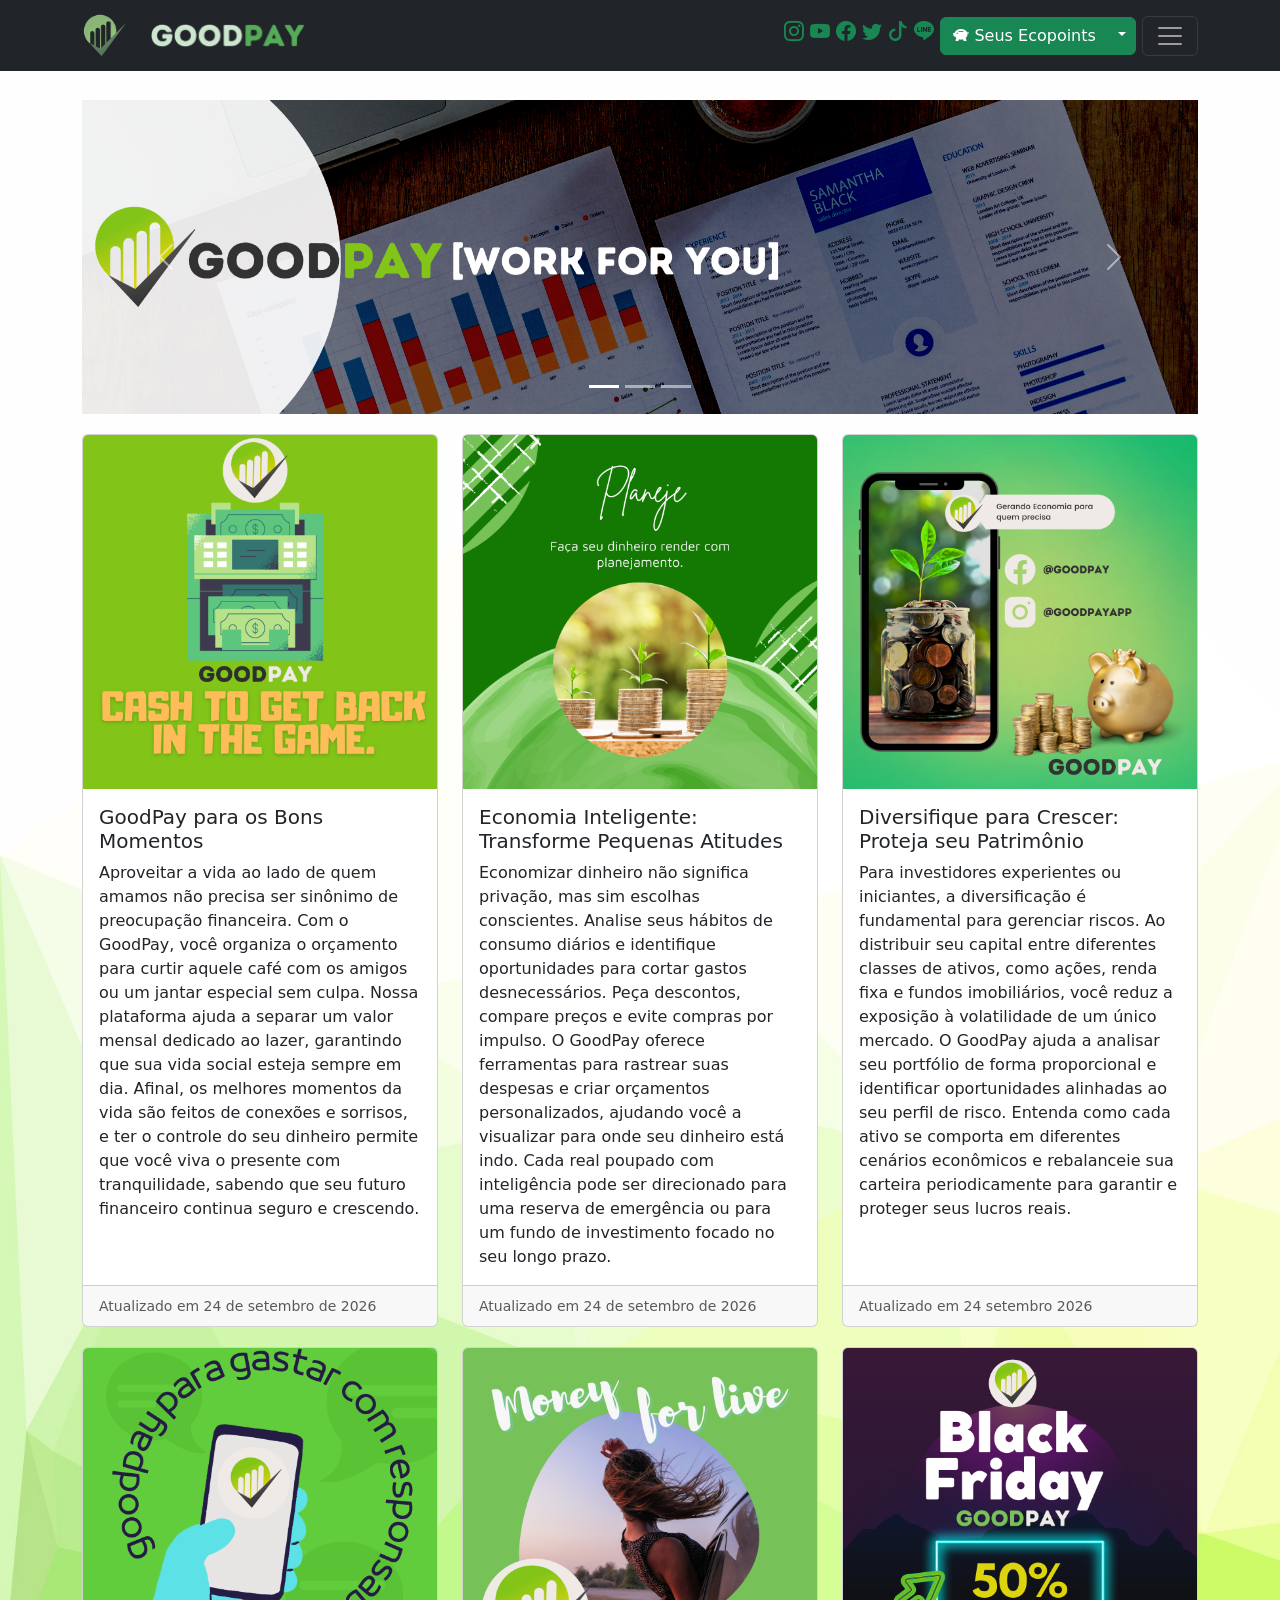
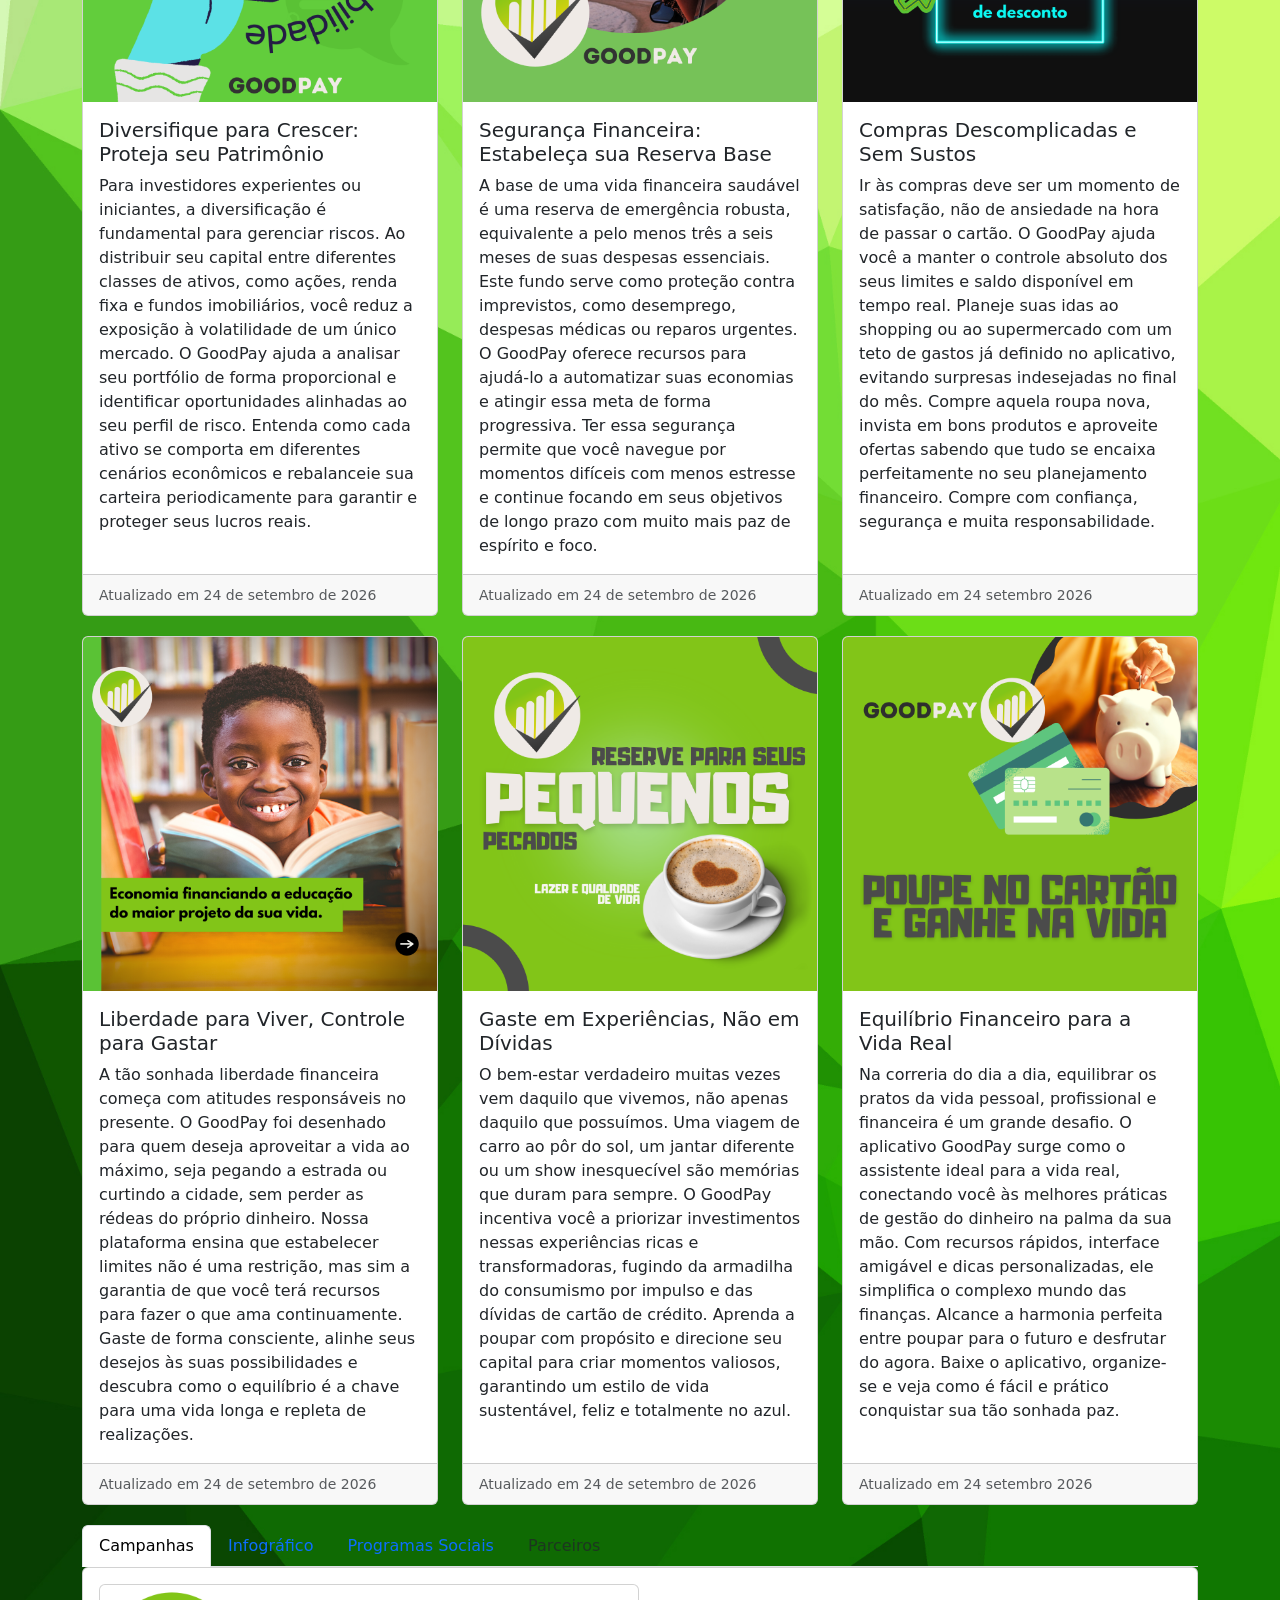
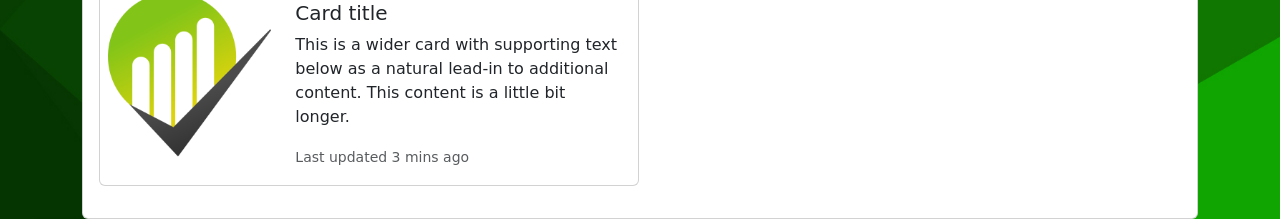
==== public/index.html @ ef6bb9a5 "Aula0929 - Ajustes de Css Bootstap" ====
<!doctype html>
<html lang="en">

<head>
    <meta charset="utf-8">
    <meta name="viewport" content="width=device-width, initial-scale=1">
    <title>GoodPay</title>
    <link href="https://cdn.jsdelivr.net/npm/bootstrap@5.3.8/dist/css/bootstrap.min.css" rel="stylesheet"
        integrity="sha384-sRIl4kxILFvY47J16cr9ZwB07vP4J8+LH7qKQnuqkuIAvNWLzeN8tE5YBujZqJLB" crossorigin="anonymous">
    <link rel="stylesheet" href="https://cdn.jsdelivr.net/npm/bootstrap-icons@1.13.1/font/bootstrap-icons.min.css">
    <link rel="stylesheet" href="./bootstrap/styles_complements.css">
</head>

<body>
    <header>
        <section name="navbar-site">
            <nav class="navbar navbar-dark bg-dark fixed-top">
                <div class="container">
                    <a class="navbar-brand" href="#">
                        <img src="./assets/logo_claro.png" alt="Logo Marca" width="45px" height="45px">
                    </a>
                    <div class="img-fluid">
                        <img src="../public/assets/letreiro_claro.png" alt="Letreiro" width="25%">
                    </div>
                    <div class="icon">
                        <h5><i class="bi bi-instagram text-success"></i></h5>
                    </div>
                    <div class="icon">
                        <h5><i class="bi bi-youtube text-success"></i></h5>
                    </div>
                    <div class="icon">
                        <h5><i class="bi bi-facebook text-success"></i></h5>
                    </div>
                    <div class="icon">
                        <h5><i class="bi bi-twitter text-success"></i></h5>
                    </div>
                    <div class="icon">
                        <h5><i class="bi bi-tiktok text-success"></i></h5>
                    </div>
                    <div class="icon">
                        <h5><i class="bi bi-line text-success"></i></h5>
                    </div>
                    <div class="btn-group">
                        <button type="button" class="btn btn-success">
                            <i class="bi bi-piggy-bank-fill text-white"></i> Seus Ecopoints
                        </button>
                        <button type="button" class="btn btn-success dropdown-toggle dropdown-toggle-split"
                            data-bs-toggle="dropdown" aria-expanded="false">
                            <span class="visually-hidden">Ecopoints</span>
                        </button>
                        <ul class="dropdown-menu">
                            <li><a class="dropdown-item" href="#">Conta</a></li>
                            <li><a class="dropdown-item" href="#">Histórico de Ecopoints</a></li>
                            <li><a class="dropdown-item" href="#">Saldo e Extratos</a></li>
                            <li>
                                <hr class="dropdown-divider">
                            </li>
                            <li><a class="dropdown-item" href="#">Sair da conta</a></li>
                        </ul>
                    </div>
                    <button class="navbar-toggler" type="button" data-bs-toggle="offcanvas"
                        data-bs-target="#offcanvasNavbar" aria-controls="offcanvasNavbar"
                        aria-label="Toggle navigation">
                        <span class="navbar-toggler-icon"></span>
                    </button>
                    <div class="offcanvas offcanvas-end bg-dark" tabindex="-1" id="offcanvasNavbar"
                        aria-labelledby="offcanvasNavbarLabel">
                        <div class="offcanvas-header">
                            <img src="./assets/letreiro_claro.png" alt="Menu Titulo" width="100%">
                            <button type="button" class="btn-close" data-bs-dismiss="offcanvas"
                                aria-label="Close"></button>
                        </div>
                        <div class="offcanvas-body bg-dark">
                            <ul class="navbar-nav justify-content-end flex-grow-1 pe-3">
                                <li class="nav-item">
                                    <a class="nav-link active" aria-current="page" href="#">Home</a>
                                </li>
                                <li class="nav-item">
                                    <a class="nav-link" href="#">Plataforma</a>
                                </li>
                                <li class="nav-item dropdown">
                                    <a class="nav-link dropdown-toggle" href="#" role="button" data-bs-toggle="dropdown"
                                        aria-expanded="false">
                                        Sua Conta
                                    </a>
                                    <ul class="dropdown-menu">
                                        <li><a class="dropdown-item" href="#">Promoções</a></li>
                                        <li><a class="dropdown-item" href="#">CashBack</a></li>
                                        <li>
                                            <hr class="dropdown-divider">
                                        </li>
                                        <li><a class="dropdown-item" href="#">Parceiros</a></li>
                                    </ul>
                                </li>
                            </ul>
                            <form class="d-flex mt-3" role="search">
                                <input class="form-control me-2" type="search" placeholder="Search"
                                    aria-label="Search" />
                                <button class="btn btn-outline-success" type="submit">Busca</button>
                            </form>
                        </div>
                    </div>
                </div>
            </nav>
        </section>
    </header>
    <main>
        <section name="slide-show">
            <div class="container" style="margin-top: 100px;">
                <div id="carouselExampleIndicators" class="carousel slide">
                    <div class="carousel-indicators">
                        <button type="button" data-bs-target="#carouselExampleIndicators" data-bs-slide-to="0"
                            class="active" aria-current="true" aria-label="Slide 1"></button>
                        <button type="button" data-bs-target="#carouselExampleIndicators" data-bs-slide-to="1"
                            aria-label="Slide 2"></button>
                        <button type="button" data-bs-target="#carouselExampleIndicators" data-bs-slide-to="2"
                            aria-label="Slide 3"></button>
                    </div>
                    <div class="carousel-inner">
                        <div class="carousel-item active">
                            <img src="./assets/banner1.png" class="d-block w-100" alt="Promoções Banners 1">
                        </div>
                        <div class="carousel-item">
                            <img src="./assets/banner2.png" class="d-block w-100" alt="Promoções Banners 2">
                        </div>
                        <div class="carousel-item">
                            <img src="./assets/banner3.png" class="d-block w-100" alt="Promoções Banners 3">
                        </div>
                    </div>
                    <button class="carousel-control-prev" type="button" data-bs-target="#carouselExampleIndicators"
                        data-bs-slide="prev">
                        <span class="carousel-control-prev-icon" aria-hidden="true"></span>
                        <span class="visually-hidden">Anterior</span>
                    </button>
                    <button class="carousel-control-next" type="button" data-bs-target="#carouselExampleIndicators"
                        data-bs-slide="next">
                        <span class="carousel-control-next-icon" aria-hidden="true"></span>
                        <span class="visually-hidden">Próxi</span>
                    </button>
                </div>
            </div>
        </section>
        <section name="cards-produtos">
            <div class="container" style="margin-top: 20px;">
                <div class="row row-cols-1 row-cols-md-3 g-4">
                    <div class="col">
                        <div class="card h-100">
                            <img src="./assets/quadro1.png" class="card-img-top" alt="Promoção 1">
                            <div class="card-body">
                                <h5 class="card-title">GoodPay para os Bons Momentos</h5>
                                <p class="card-text">
                                    Aproveitar a vida ao lado de quem amamos não precisa ser sinônimo de preocupação
                                    financeira. Com o GoodPay, você organiza o orçamento para curtir aquele café com os
                                    amigos ou um jantar especial sem culpa. Nossa plataforma ajuda a separar um valor
                                    mensal dedicado ao lazer, garantindo que sua vida social esteja sempre em dia.
                                    Afinal, os melhores momentos da vida são feitos de conexões e sorrisos, e ter o
                                    controle do seu dinheiro permite que você viva o presente com tranquilidade, sabendo
                                    que seu futuro financeiro continua seguro e crescendo.
                                </p>
                            </div>
                            <div class="card-footer">
                                <small class="text-body-secondary">Atualizado em 24 de setembro de 2026</small>
                            </div>
                        </div>
                    </div>
                    <div class="col">
                        <div class="card h-100">
                            <img src="./assets/quadro2.png" class="card-img-top" alt="Promoção 2">
                            <div class="card-body">
                                <h5 class="card-title">Economia Inteligente: Transforme Pequenas Atitudes</h5>
                                <p class="card-text">
                                    Economizar dinheiro não significa privação, mas sim escolhas conscientes. Analise
                                    seus
                                    hábitos de consumo diários e identifique oportunidades para cortar gastos
                                    desnecessários. Peça descontos, compare preços e evite compras por impulso. O
                                    GoodPay
                                    oferece ferramentas para rastrear suas despesas e criar orçamentos personalizados,
                                    ajudando você a visualizar para onde seu dinheiro está indo. Cada real poupado com
                                    inteligência pode ser direcionado para uma reserva de emergência ou para um fundo de
                                    investimento focado no seu longo prazo.
                                </p>
                            </div>
                            <div class="card-footer">
                                <small class="text-body-secondary">Atualizado em 24 de setembro de 2026</small>
                            </div>
                        </div>
                    </div>
                    <div class="col">
                        <div class="card h-100">
                            <img src="./assets/quadro3.png" class="card-img-top" alt="Promoção 3">
                            <div class="card-body">
                                <h5 class="card-title">Diversifique para Crescer: Proteja seu Patrimônio</h5>
                                <p class="card-text">
                                    Para investidores experientes ou iniciantes, a diversificação é fundamental para
                                    gerenciar riscos. Ao distribuir seu capital entre diferentes classes de ativos, como
                                    ações, renda fixa e fundos imobiliários, você reduz a exposição à volatilidade de um
                                    único mercado. O GoodPay ajuda a analisar seu portfólio de forma proporcional e
                                    identificar oportunidades alinhadas ao seu perfil de risco. Entenda como cada ativo
                                    se
                                    comporta em diferentes cenários econômicos e rebalanceie sua carteira periodicamente
                                    para garantir e proteger seus lucros reais.
                                </p>
                            </div>
                            <div class="card-footer">
                                <small class="text-body-secondary">Atualizado em 24 setembro 2026</small>
                            </div>
                        </div>
                    </div>
                </div>
            </div>
            <div class="container" style="margin-top: 20px;">
                <div class="row row-cols-1 row-cols-md-3 g-4">
                    <div class="col">
                        <div class="card h-100">
                            <img src="./assets/quadro4.png" class="card-img-top" alt="Promoção 4">
                            <div class="card-body">
                                <h5 class="card-title">Diversifique para Crescer: Proteja seu Patrimônio</h5>
                                <p class="card-text">
                                    Para investidores experientes ou iniciantes, a diversificação é fundamental para
                                    gerenciar riscos. Ao distribuir seu capital entre diferentes classes de ativos, como
                                    ações, renda fixa e fundos imobiliários, você reduz a exposição à volatilidade de um
                                    único mercado. O GoodPay ajuda a analisar seu portfólio de forma proporcional e
                                    identificar oportunidades alinhadas ao seu perfil de risco. Entenda como cada ativo
                                    se comporta em diferentes cenários econômicos e rebalanceie sua carteira
                                    periodicamente para garantir e proteger seus lucros reais.
                                </p>
                            </div>
                            <div class="card-footer">
                                <small class="text-body-secondary">Atualizado em 24 de setembro de 2026</small>
                            </div>
                        </div>
                    </div>
                    <div class="col">
                        <div class="card h-100">
                            <img src="./assets/quadro5.png" class="card-img-top" alt="Promoção 2">
                            <div class="card-body">
                                <h5 class="card-title">Segurança Financeira: Estabeleça sua Reserva Base</h5>
                                <p class="card-text">
                                    A base de uma vida financeira saudável é uma reserva de emergência robusta,
                                    equivalente a pelo menos três a seis meses de suas despesas essenciais. Este fundo
                                    serve como proteção contra imprevistos, como desemprego, despesas médicas ou reparos
                                    urgentes. O GoodPay oferece recursos para ajudá-lo a automatizar suas economias e
                                    atingir essa meta de forma progressiva. Ter essa segurança permite que você navegue
                                    por momentos difíceis com menos estresse e continue focando em seus objetivos de
                                    longo prazo com muito mais paz de espírito e foco.
                                </p>
                            </div>
                            <div class="card-footer">
                                <small class="text-body-secondary">Atualizado em 24 de setembro de 2026</small>
                            </div>
                        </div>
                    </div>
                    <div class="col">
                        <div class="card h-100">
                            <img src="./assets/quadro6.png" class="card-img-top" alt="Promoção 3">
                            <div class="card-body">
                                <h5 class="card-title">Compras Descomplicadas e Sem Sustos</h5>
                                <p class="card-text">
                                    Ir às compras deve ser um momento de satisfação, não de ansiedade na hora de passar
                                    o cartão. O GoodPay ajuda você a manter o controle absoluto dos seus limites e saldo
                                    disponível em tempo real. Planeje suas idas ao shopping ou ao supermercado com um
                                    teto de gastos já definido no aplicativo, evitando surpresas indesejadas no final do
                                    mês. Compre aquela roupa nova, invista em bons produtos e aproveite ofertas sabendo
                                    que tudo se encaixa perfeitamente no seu planejamento financeiro. Compre com
                                    confiança, segurança e muita responsabilidade.
                                </p>
                            </div>
                            <div class="card-footer">
                                <small class="text-body-secondary">Atualizado em 24 setembro 2026</small>
                            </div>
                        </div>
                    </div>
                </div>
            </div>
            <div class="container" style="margin-top: 20px;">
                <div class="row row-cols-1 row-cols-md-3 g-4">
                    <div class="col">
                        <div class="card h-100">
                            <img src="./assets/quadro7.png" class="card-img-top" alt="Promoção 4">
                            <div class="card-body">
                                <h5 class="card-title">Liberdade para Viver, Controle para Gastar</h5>
                                <p class="card-text">
                                    A tão sonhada liberdade financeira começa com atitudes responsáveis no presente. O
                                    GoodPay foi desenhado para quem deseja aproveitar a vida ao máximo, seja pegando a
                                    estrada ou curtindo a cidade, sem perder as rédeas do próprio dinheiro. Nossa
                                    plataforma ensina que estabelecer limites não é uma restrição, mas sim a garantia de
                                    que você terá recursos para fazer o que ama continuamente. Gaste de forma
                                    consciente, alinhe seus desejos às suas possibilidades e descubra como o equilíbrio
                                    é a chave para uma vida longa e repleta de realizações.
                                </p>
                            </div>
                            <div class="card-footer">
                                <small class="text-body-secondary">Atualizado em 24 de setembro de 2026</small>
                            </div>
                        </div>
                    </div>
                    <div class="col">
                        <div class="card h-100">
                            <img src="./assets/quadro8.png" class="card-img-top" alt="Promoção 2">
                            <div class="card-body">
                                <h5 class="card-title">Gaste em Experiências, Não em Dívidas</h5>
                                <p class="card-text">
                                    O bem-estar verdadeiro muitas vezes vem daquilo que vivemos, não apenas daquilo que
                                    possuímos. Uma viagem de carro ao pôr do sol, um jantar diferente ou um show
                                    inesquecível são memórias que duram para sempre. O GoodPay incentiva você a
                                    priorizar investimentos nessas experiências ricas e transformadoras, fugindo da
                                    armadilha do consumismo por impulso e das dívidas de cartão de crédito. Aprenda a
                                    poupar com propósito e direcione seu capital para criar momentos valiosos,
                                    garantindo um estilo de vida sustentável, feliz e totalmente no azul.
                                </p>
                            </div>
                            <div class="card-footer">
                                <small class="text-body-secondary">Atualizado em 24 de setembro de 2026</small>
                            </div>
                        </div>
                    </div>
                    <div class="col">
                        <div class="card h-100">
                            <img src="./assets/quadro9.png" class="card-img-top" alt="Promoção 3">
                            <div class="card-body">
                                <h5 class="card-title">Equilíbrio Financeiro para a Vida Real</h5>
                                <p class="card-text">
                                    Na correria do dia a dia, equilibrar os pratos da vida pessoal, profissional e
                                    financeira é um grande desafio. O aplicativo GoodPay surge como o assistente ideal
                                    para a vida real, conectando você às melhores práticas de gestão do dinheiro na
                                    palma da sua mão. Com recursos rápidos, interface amigável e dicas personalizadas,
                                    ele simplifica o complexo mundo das finanças. Alcance a harmonia perfeita entre
                                    poupar para o futuro e desfrutar do agora. Baixe o aplicativo, organize-se e veja
                                    como é fácil e prático conquistar sua tão sonhada paz.
                                </p>
                            </div>
                            <div class="card-footer">
                                <small class="text-body-secondary">Atualizado em 24 setembro 2026</small>
                            </div>
                        </div>
                    </div>
                </div>
            </div>
        </section>
        <section name="info-graficos">
            <div class="container" style="margin-top: 20px;">
                <ul class="nav nav-tabs">
                    <li class="nav-item">
                        <a class="nav-link active" aria-current="page" href="#campanhas">Campanhas</a>
                    </li>
                    <li class="nav-item">
                        <a class="nav-link" href="#">Infográfico</a>
                    </li>
                    <li class="nav-item">
                        <a class="nav-link" href="#">Programas Sociais</a>
                    </li>
                    <li class="nav-item">
                        <a class="nav-link disabled" aria-disabled="true">Parceiros</a>
                    </li>
                </ul>
                <div class="card" id="campanhas">
                    <div class="card-body">
                        <div class="card mb-3" style="max-width: 540px;">
                            <div class="row g-0">
                                <div class="col-md-4">
                                    <img src="./assets/logo.png" class="img-fluid rounded-start" alt="...">
                                </div>
                                <div class="col-md-8">
                                    <div class="card-body">
                                        <h5 class="card-title">Card title</h5>
                                        <p class="card-text">This is a wider card with supporting text below as a
                                            natural lead-in to additional content. This content is a little bit longer.
                                        </p>
                                        <p class="card-text"><small class="text-body-secondary">Last updated 3 mins
                                                ago</small></p>
                                    </div>
                                </div>
                            </div>
                        </div>
                    </div>
                </div>
            </div>
        </section>
    </main>
    <footer>
        <script src="https://cdn.jsdelivr.net/npm/@popperjs/core@2.11.8/dist/umd/popper.min.js"
            integrity="sha384-I7E8VVD/ismYTF4hNIPjVp/Zjvgyol6VFvRkX/vR+Vc4jQkC+hVqc2pM8ODewa9r"
            crossorigin="anonymous"></script>
        <script src="https://cdn.jsdelivr.net/npm/bootstrap@5.3.8/dist/js/bootstrap.min.js"
            integrity="sha384-G/EV+4j2dNv+tEPo3++6LCgdCROaejBqfUeNjuKAiuXbjrxilcCdDz6ZAVfHWe1Y"
            crossorigin="anonymous"></script>
    </footer>

</body>

</html>
---- public/bootstrap/styles_complements.css ----
@import url("https://cdn.jsdelivr.net/npm/bootstrap-icons@1.13.1/font/bootstrap-icons.min.css");

body{
    background-image: url(../assets/fundo_gp_1.jpg);
    background-size: cover;
}
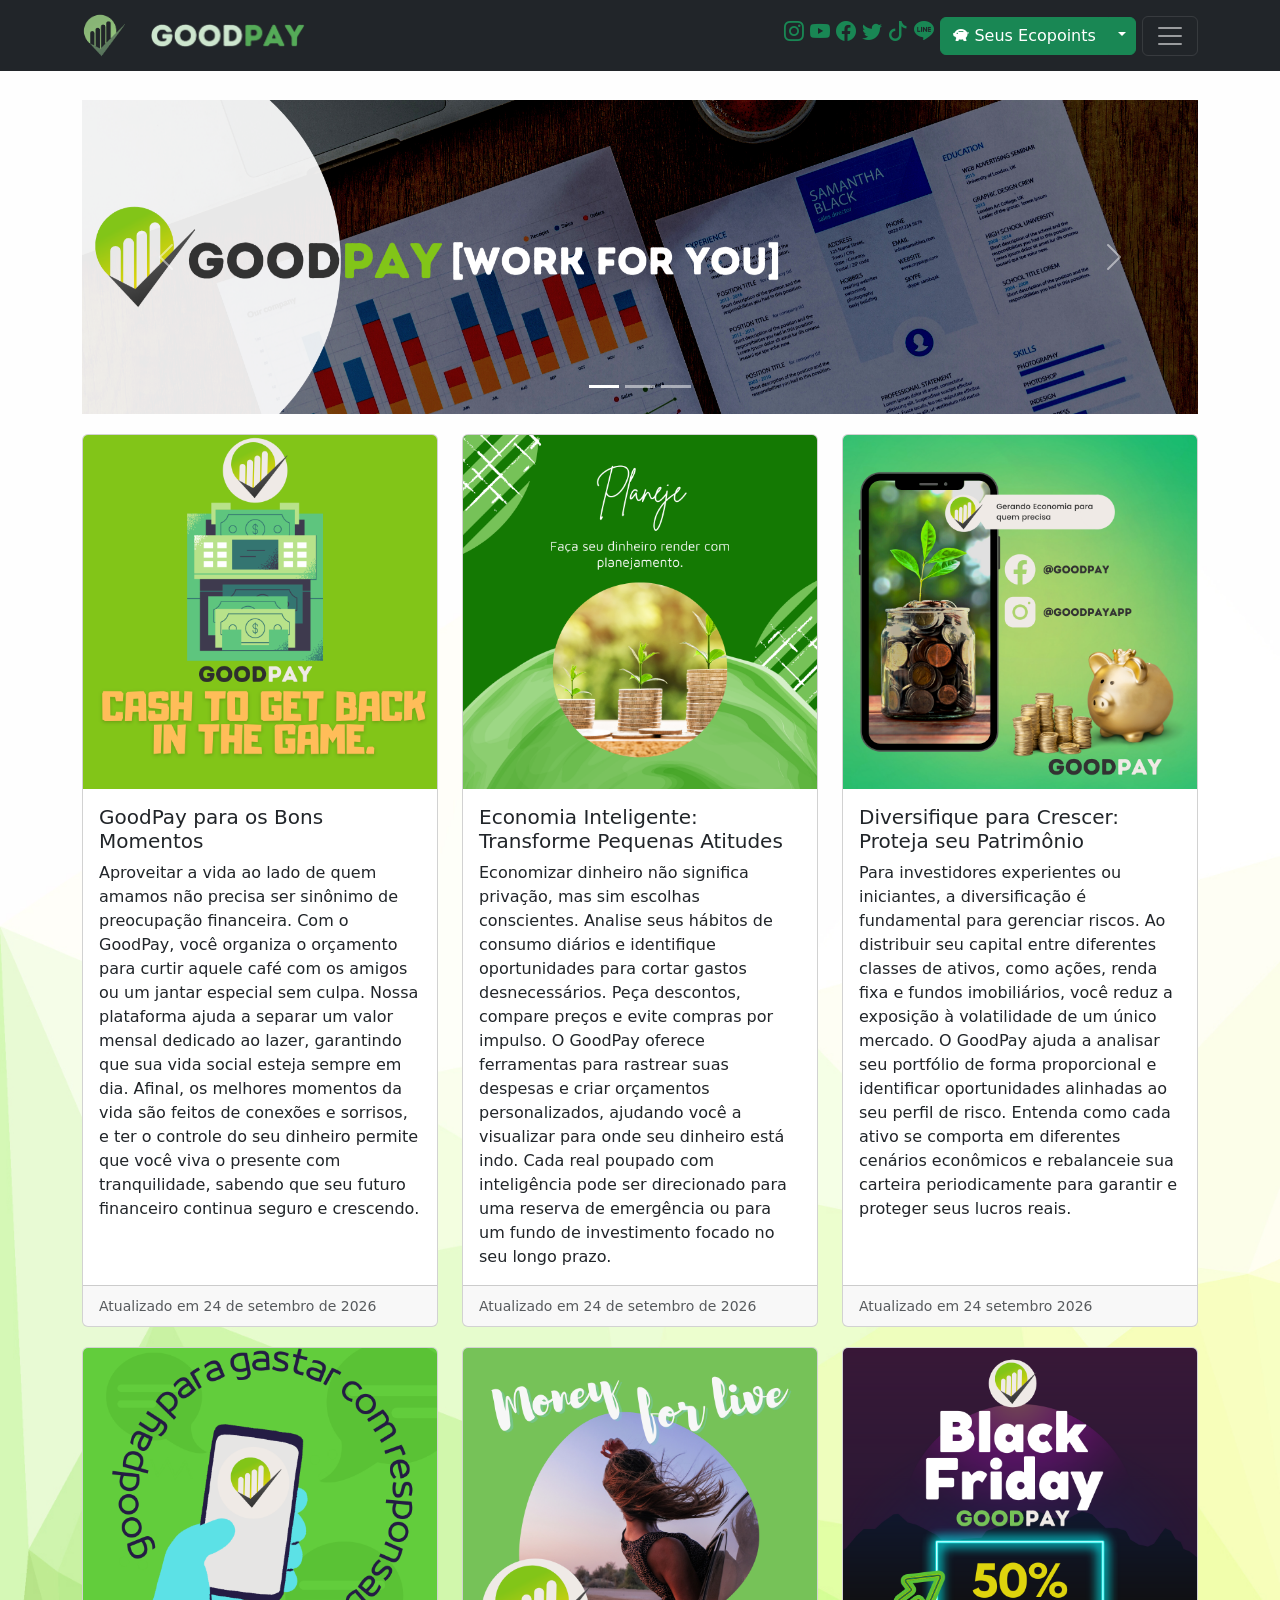
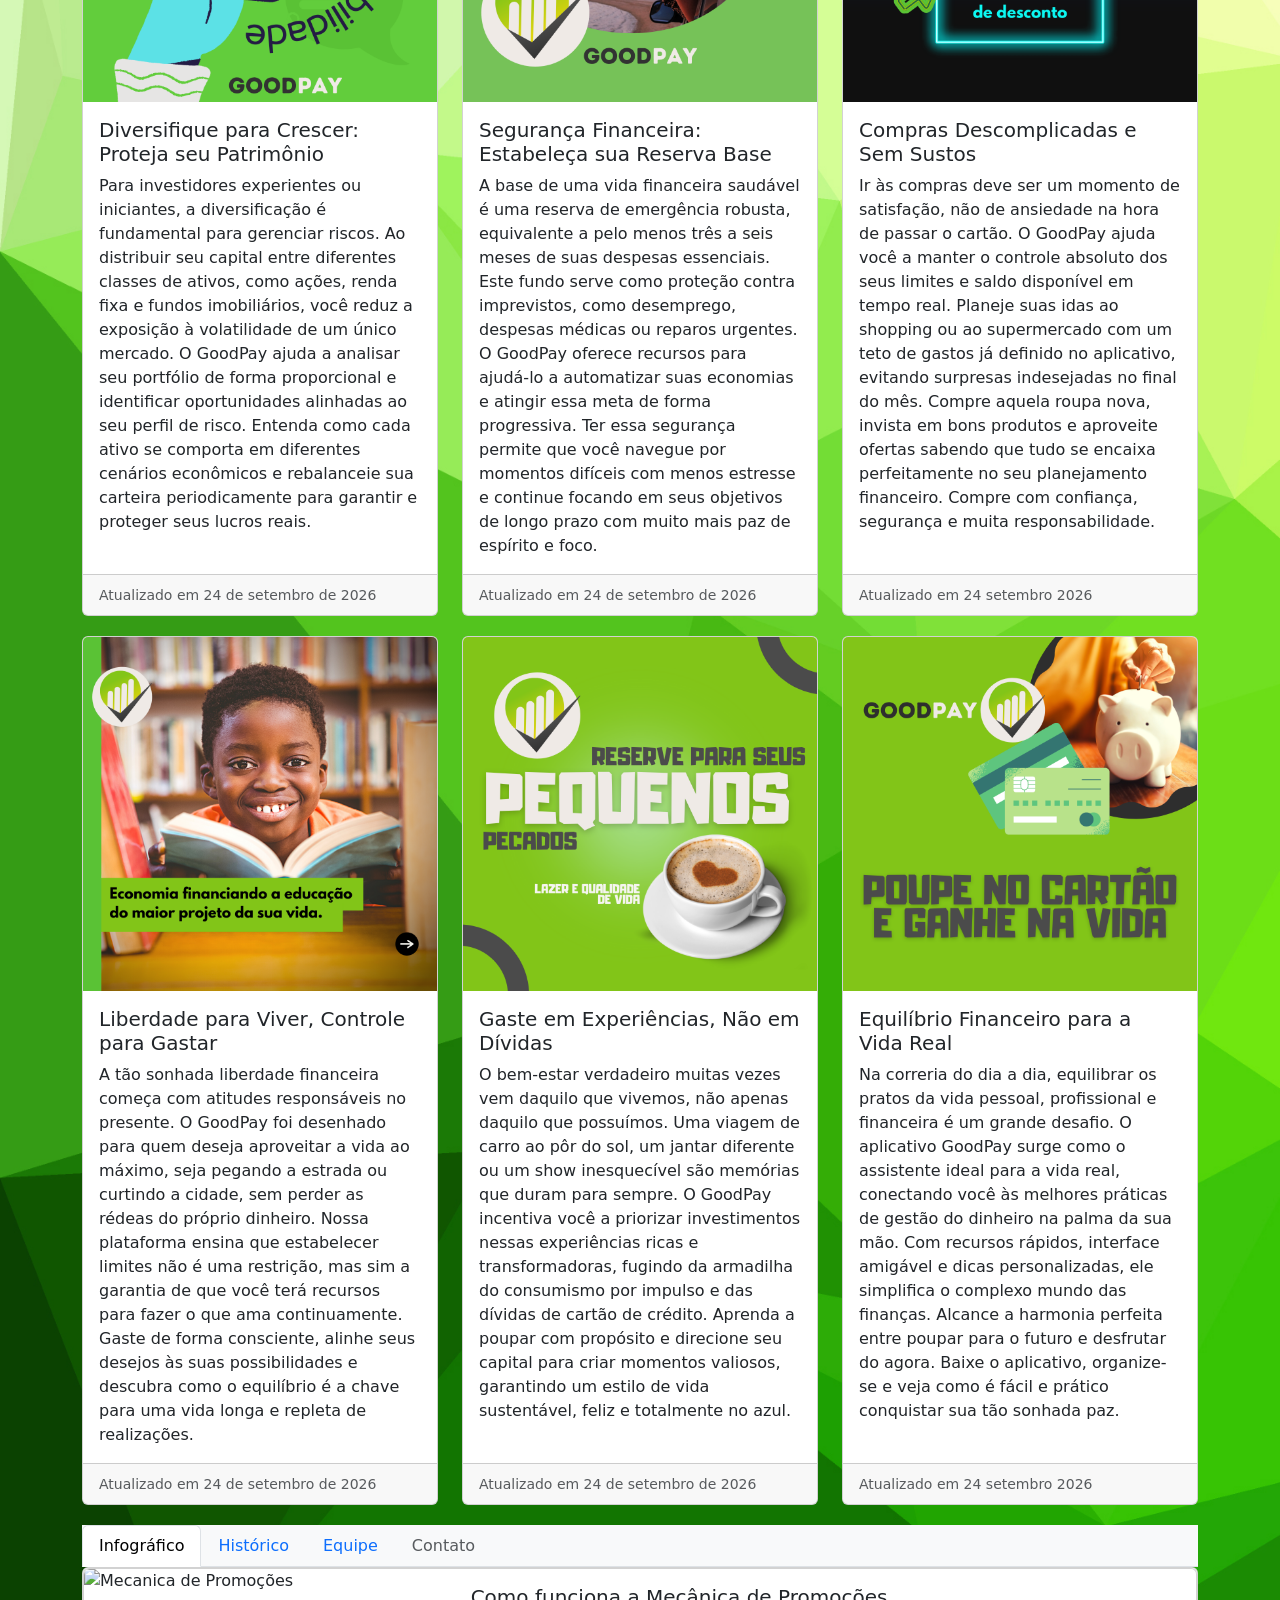
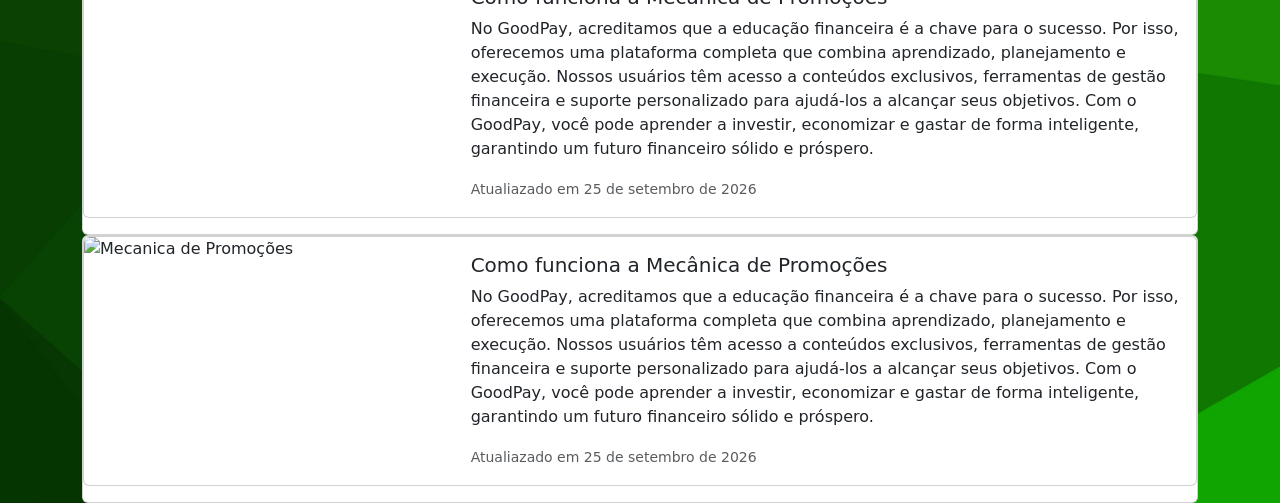
==== commit fc0d2325: "Aula1001 - Sessão de abas" ====
--- a/public/index.html
+++ b/public/index.html
@@ -337,38 +337,67 @@
                 </div>
             </div>
         </section>
-        <section name="info-graficos">
-            <div class="container" style="margin-top: 20px;">
-                <ul class="nav nav-tabs">
+  <section name="card-sobrenos">
+            <div class="container bg-teal-100" style="margin-top:20px;">
+                <ul class="nav nav-tabs bg-light">
                     <li class="nav-item">
-                        <a class="nav-link active" aria-current="page" href="#campanhas">Campanhas</a>
+                        <a class="nav-link active" aria-current="page" href="#infografico">Infográfico</a>
                     </li>
                     <li class="nav-item">
-                        <a class="nav-link" href="#">Infográfico</a>
+                        <a class="nav-link" href="#historico">Histórico</a>
                     </li>
                     <li class="nav-item">
-                        <a class="nav-link" href="#">Programas Sociais</a>
+                        <a class="nav-link" href="#">Equipe</a>
                     </li>
                     <li class="nav-item">
-                        <a class="nav-link disabled" aria-disabled="true">Parceiros</a>
+                        <a class="nav-link disabled" aria-disabled="true">Contato</a>
                     </li>
                 </ul>
-                <div class="card" id="campanhas">
-                    <div class="card-body">
-                        <div class="card mb-3" style="max-width: 540px;">
-                            <div class="row g-0">
-                                <div class="col-md-4">
-                                    <img src="./assets/logo.png" class="img-fluid rounded-start" alt="...">
+                <div class="card" style="width: 100%;" id="infografico">
+                    <div class="card mb-3" style="max-width: 100%;">
+                        <div class="row g-0">
+                            <div class="col-md-4">
+                                <img src="./assets/info-grafico.png" class="img-fluid rounded-start"
+                                    alt="Mecanica de Promoções" width="100%">
+                            </div>
+                            <div class="col-md-8">
+                                <div class="card-body">
+                                    <h5 class="card-title">Como funciona a Mecânica de Promoções</h5>
+                                    <p class="card-text">
+                                        No GoodPay, acreditamos que a educação financeira é a chave para o sucesso. Por
+                                        isso, oferecemos uma plataforma completa que combina aprendizado, planejamento e
+                                        execução. Nossos usuários têm acesso a conteúdos exclusivos, ferramentas de
+                                        gestão financeira e suporte personalizado para ajudá-los a alcançar seus
+                                        objetivos. Com o GoodPay, você pode aprender a investir, economizar e gastar de
+                                        forma inteligente, garantindo um futuro financeiro sólido e próspero.
+                                    </p>
+                                    <p class="card-text"><small class="text-body-secondary">Atualiazado em 25 de
+                                            setembro de 2026</small></p>
                                 </div>
-                                <div class="col-md-8">
-                                    <div class="card-body">
-                                        <h5 class="card-title">Card title</h5>
-                                        <p class="card-text">This is a wider card with supporting text below as a
-                                            natural lead-in to additional content. This content is a little bit longer.
-                                        </p>
-                                        <p class="card-text"><small class="text-body-secondary">Last updated 3 mins
-                                                ago</small></p>
-                                    </div>
+                            </div>
+                        </div>
+                    </div>
+                </div>
+                <div class="card" style="width: 100%;" id="historico">
+                    <div class="card mb-3" style="max-width: 100%;">
+                        <div class="row g-0">
+                            <div class="col-md-4">
+                                <img src="./assets/posts.jpeg" class="img-fluid rounded-start"
+                                    alt="Mecanica de Promoções" width="100%">
+                            </div>
+                            <div class="col-md-8">
+                                <div class="card-body">
+                                    <h5 class="card-title">Como funciona a Mecânica de Promoções</h5>
+                                    <p class="card-text">
+                                        No GoodPay, acreditamos que a educação financeira é a chave para o sucesso. Por
+                                        isso, oferecemos uma plataforma completa que combina aprendizado, planejamento e
+                                        execução. Nossos usuários têm acesso a conteúdos exclusivos, ferramentas de
+                                        gestão financeira e suporte personalizado para ajudá-los a alcançar seus
+                                        objetivos. Com o GoodPay, você pode aprender a investir, economizar e gastar de
+                                        forma inteligente, garantindo um futuro financeiro sólido e próspero.
+                                    </p>
+                                    <p class="card-text"><small class="text-body-secondary">Atualiazado em 25 de
+                                            setembro de 2026</small></p>
                                 </div>
                             </div>
                         </div>
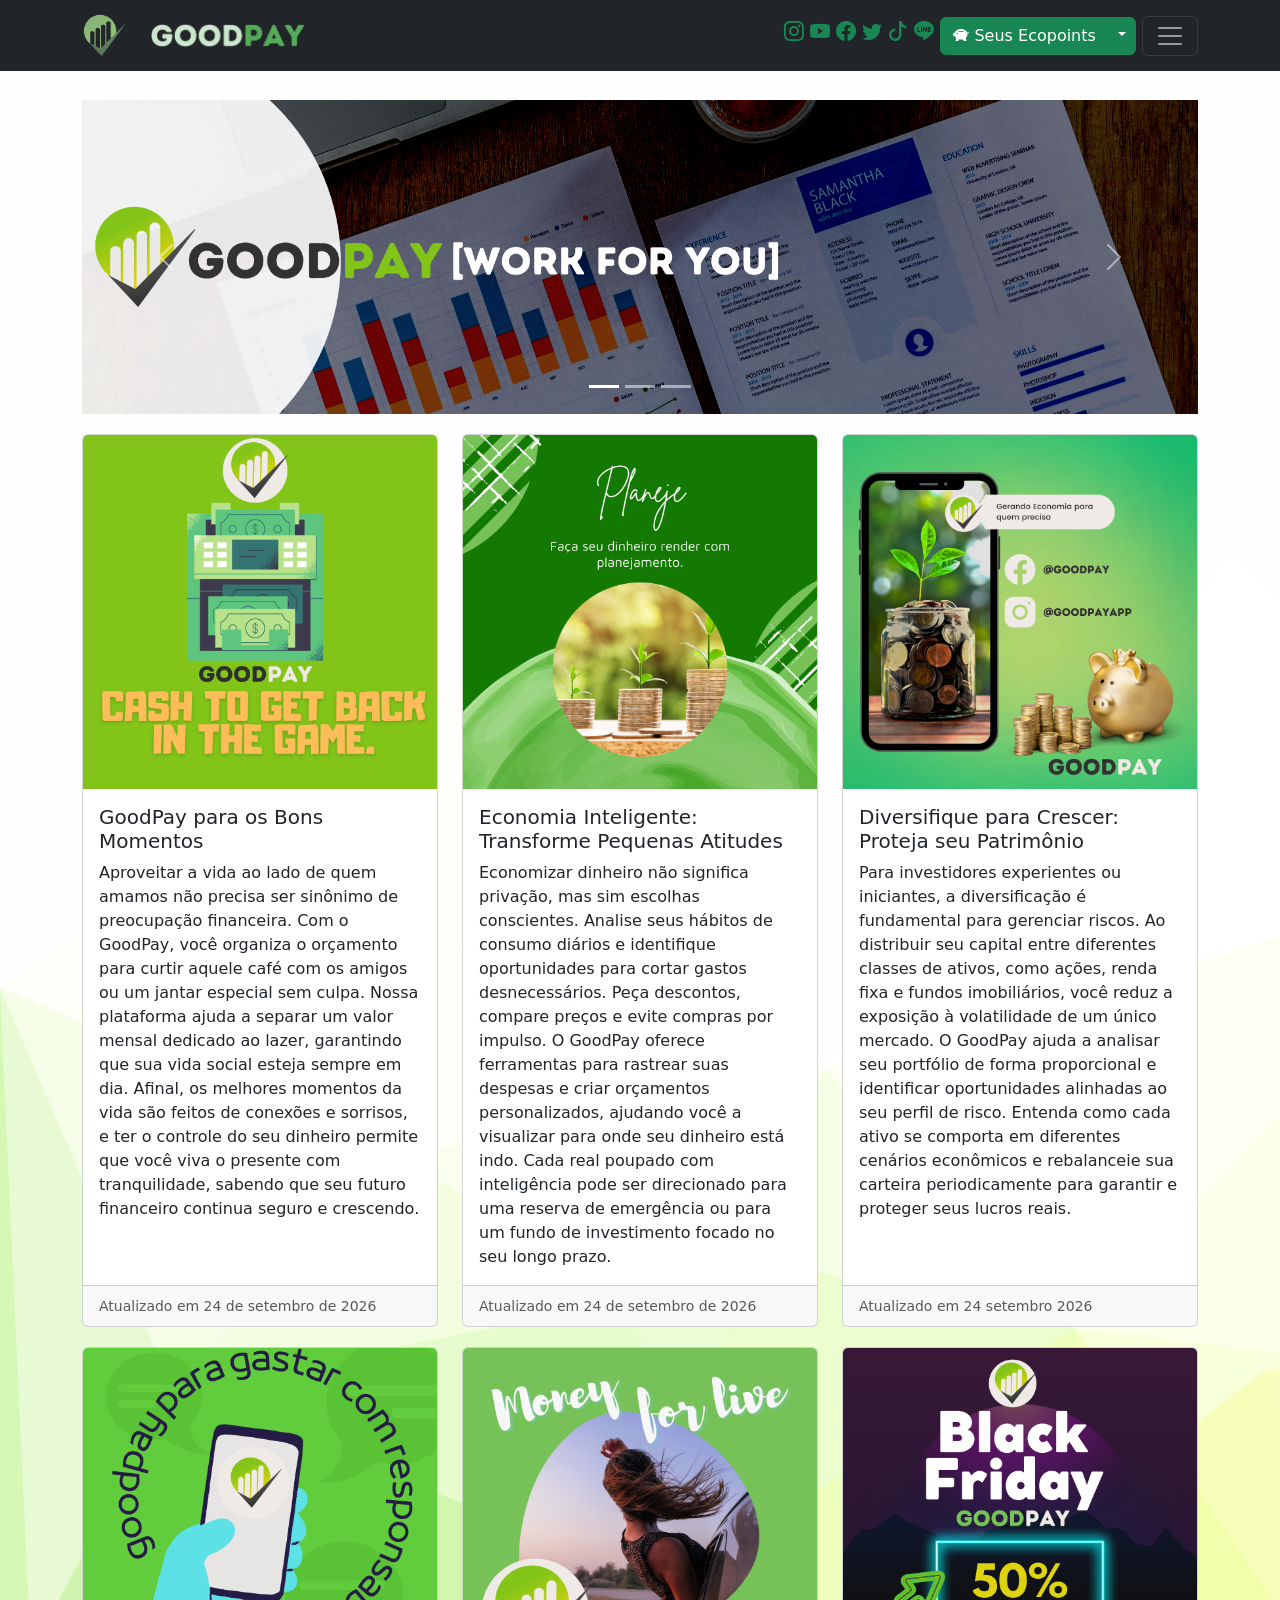
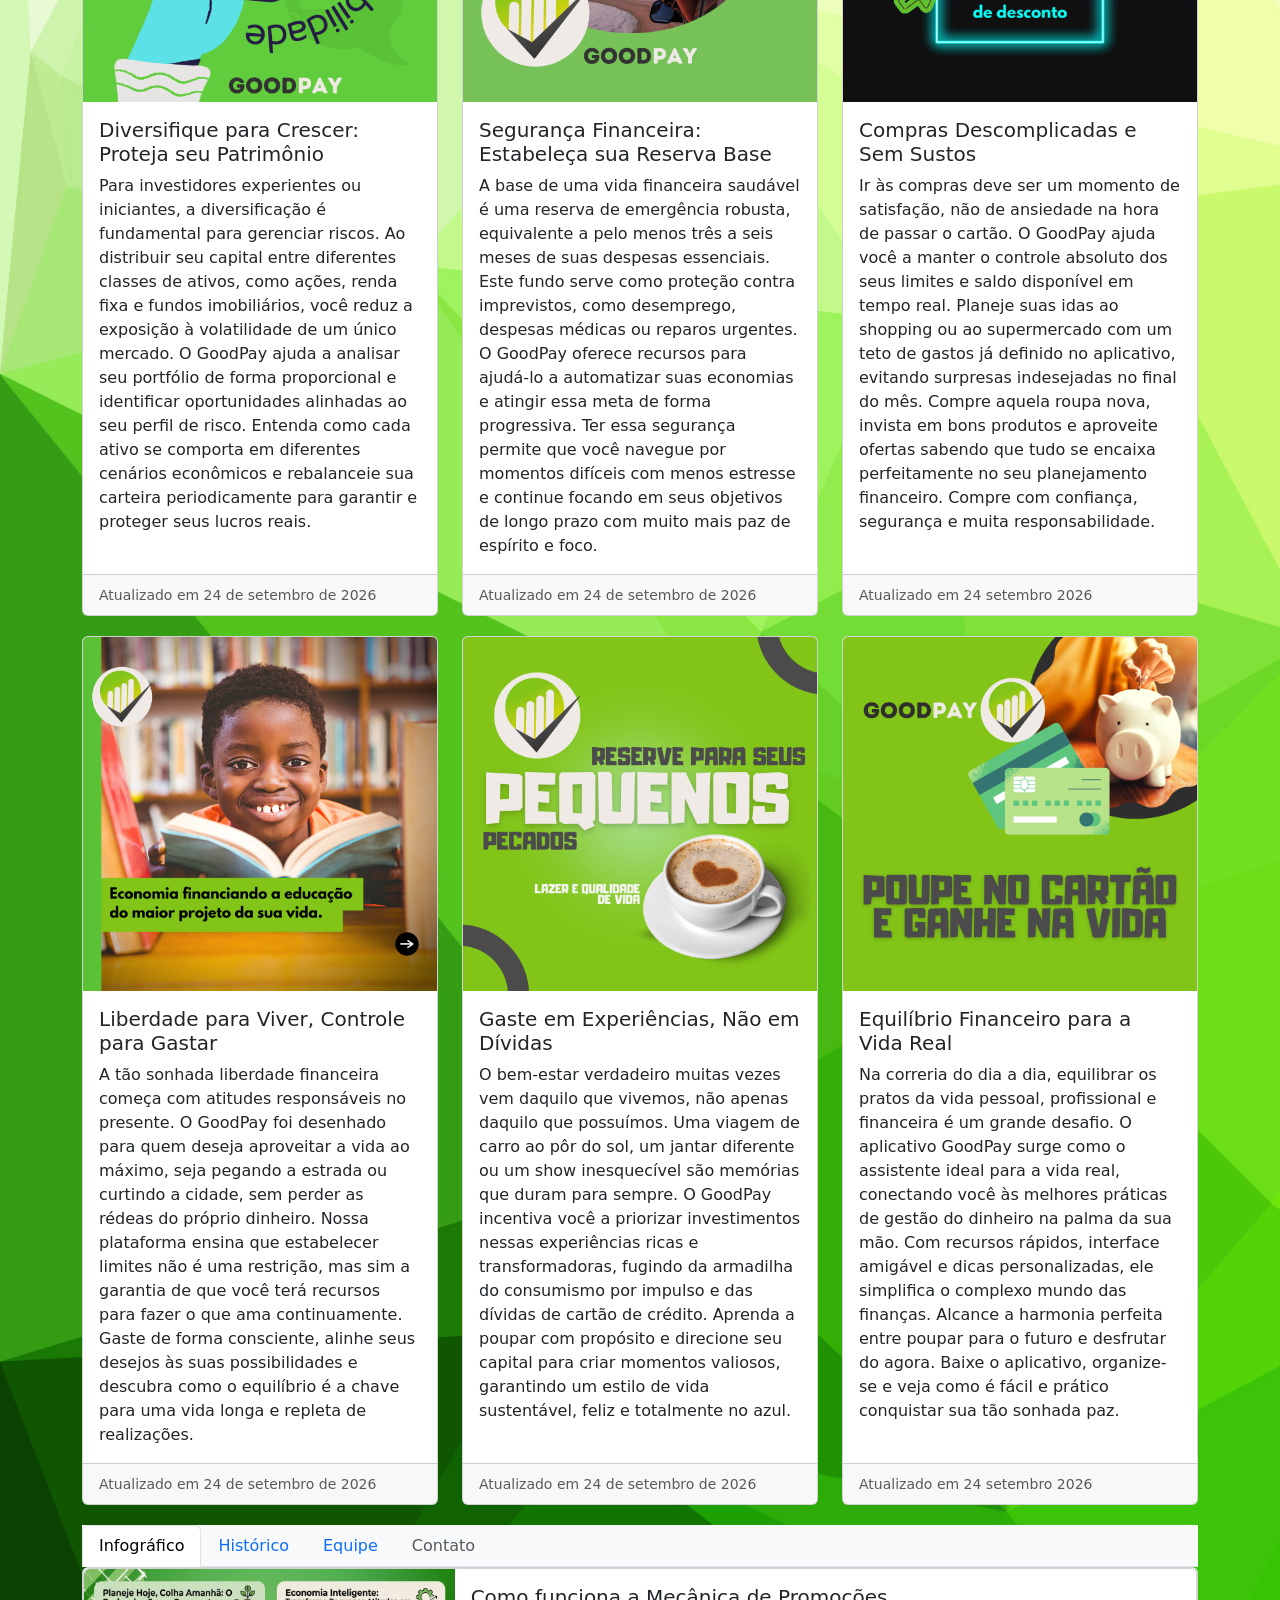
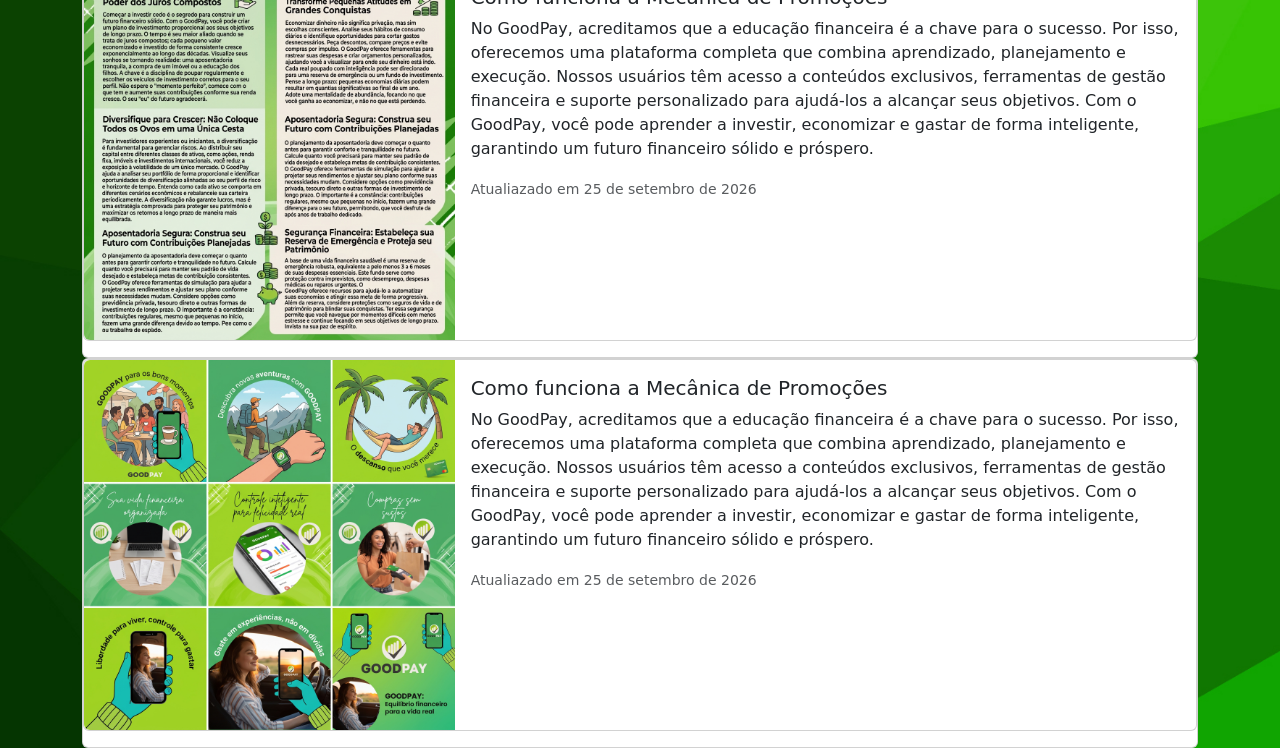
==== commit 74641699: "Aula1001 - Painel de Abas" ====
--- a/public/index.html
+++ b/public/index.html
@@ -337,7 +337,7 @@
                 </div>
             </div>
         </section>
-  <section name="card-sobrenos">
+        <section name="card-sobrenos">
             <div class="container bg-teal-100" style="margin-top:20px;">
                 <ul class="nav nav-tabs bg-light">
                     <li class="nav-item">
@@ -357,7 +357,7 @@
                     <div class="card mb-3" style="max-width: 100%;">
                         <div class="row g-0">
                             <div class="col-md-4">
-                                <img src="./assets/info-grafico.png" class="img-fluid rounded-start"
+                                <img src="./assets/infografico.png" class="img-fluid rounded-start"
                                     alt="Mecanica de Promoções" width="100%">
                             </div>
                             <div class="col-md-8">
@@ -382,7 +382,7 @@
                     <div class="card mb-3" style="max-width: 100%;">
                         <div class="row g-0">
                             <div class="col-md-4">
-                                <img src="./assets/posts.jpeg" class="img-fluid rounded-start"
+                                <img src="./assets/campanhas.jpeg" class="img-fluid rounded-start"
                                     alt="Mecanica de Promoções" width="100%">
                             </div>
                             <div class="col-md-8">
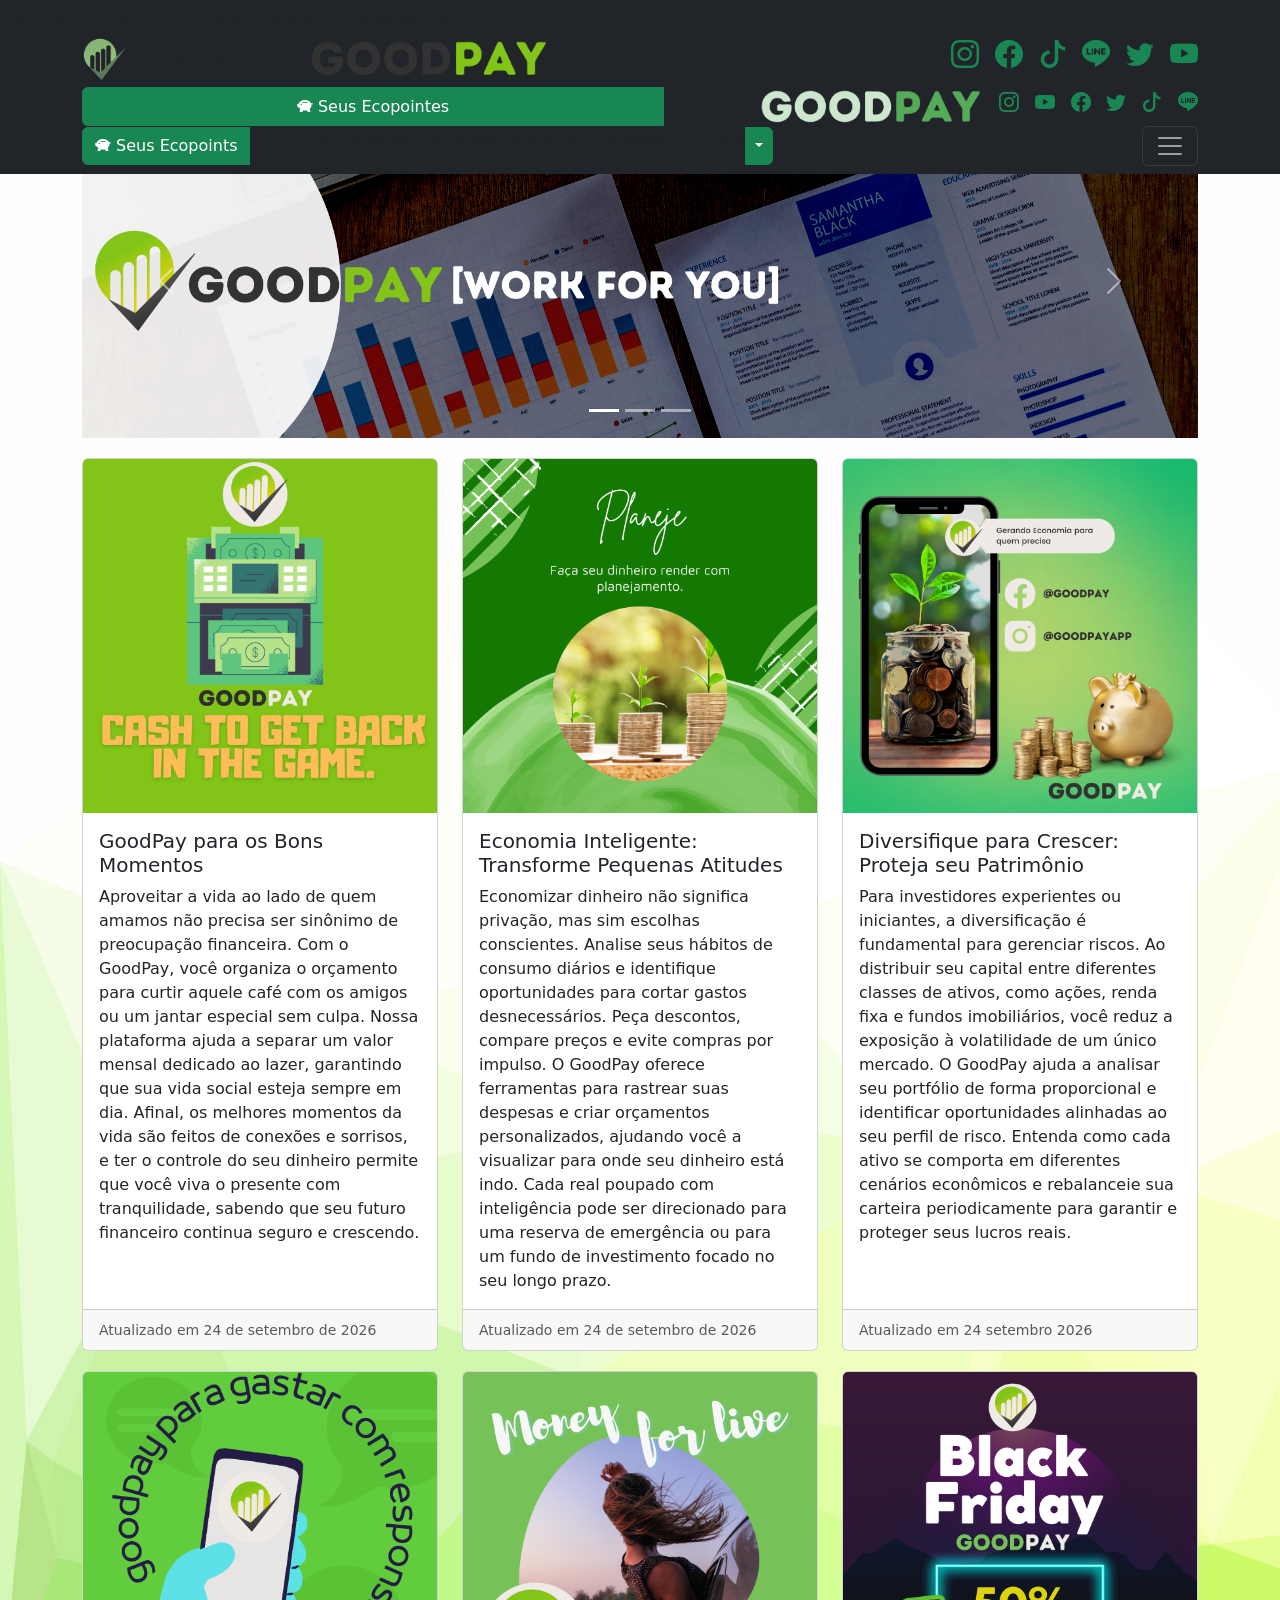
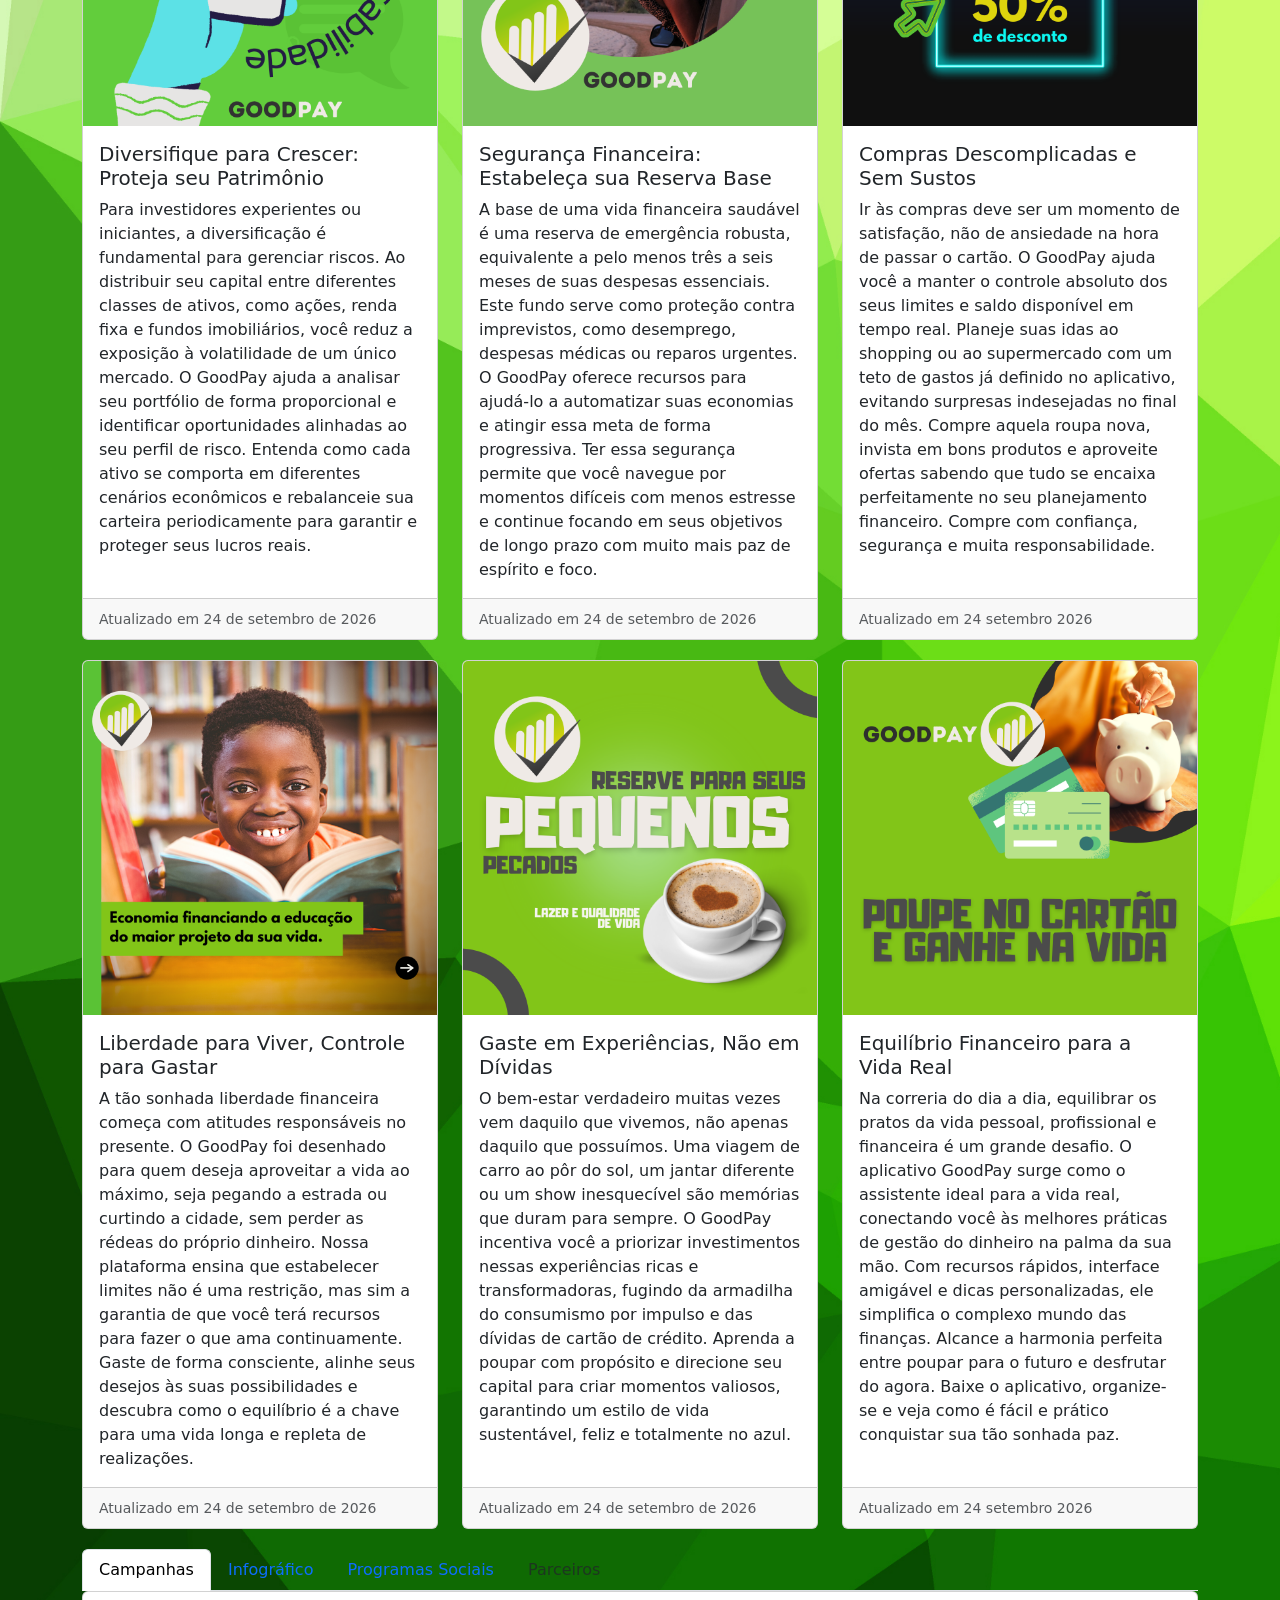
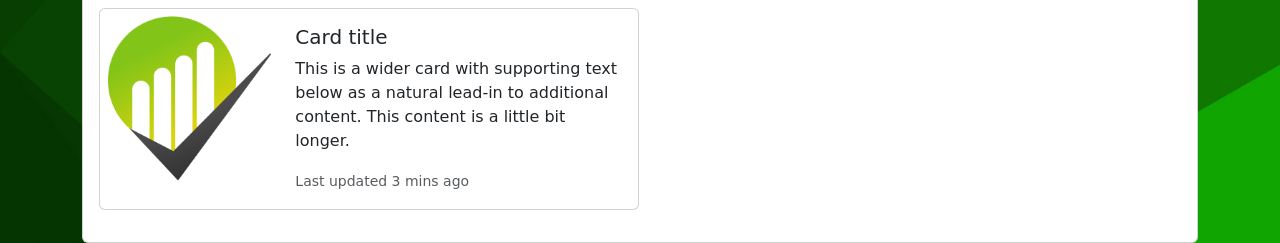
==== commit 57a8e020: "aula 01/10 - card title campanhas e info-grafico" ====
--- a/public/index.html
+++ b/public/index.html
@@ -9,17 +9,62 @@
         integrity="sha384-sRIl4kxILFvY47J16cr9ZwB07vP4J8+LH7qKQnuqkuIAvNWLzeN8tE5YBujZqJLB" crossorigin="anonymous">
     <link rel="stylesheet" href="https://cdn.jsdelivr.net/npm/bootstrap-icons@1.13.1/font/bootstrap-icons.min.css">
     <link rel="stylesheet" href="./bootstrap/styles_complements.css">
+    <link rel="stylesheet" href="https://cdn.jsdelivr.net/npm/bootstrap-icons@1.13.1/font/bootstrap-icons.min.css">
 </head>
 
 <body>
     <header>
         <section name="navbar-site">
+<<<<<<< HEAD
+            <nav class="navbar navbar-dark bg-danger fixed-top">
+=======
             <nav class="navbar navbar-dark bg-dark fixed-top">
+>>>>>>> d1983632e3f3e5e02b40b9612280e88697e5163f
                 <div class="container">
                     <a class="navbar-brand" href="#">
                         <img src="./assets/logo_claro.png" alt="Logo Marca" width="45px" height="45px">
                     </a>
                     <div class="img-fluid">
+<<<<<<< HEAD
+
+                        <img src="./assets/letreiro_escuro.png" alt="Letreiro" width="31%">
+                    </div>
+                    <div class="icon">
+                        <h3>
+                            <i class="bi bi-instagram text-success"></i>
+                        </h3>
+                    </div>
+                    <div class="icon">
+                        <h3>
+                            <i class="bi bi-facebook text-success"></i>
+                        </h3>
+                    </div>
+                    <div class="icon">
+                        <h3>
+                            <i class="bi bi-tiktok text-success"></i>
+                        </h3>
+                    </div>
+                    <div class="icon">
+                        <h3>
+                            <i class="bi bi-line text-success"></i>
+                        </h3>
+                    </div>
+                    <div class="icon">
+                        <h3>
+                            <i class="bi bi-twitter text-success"></i>
+                        </h3>
+                    </div>
+                    <div class="icon">
+                        <h3>
+                            <i class="bi bi-youtube text-success"></i>
+                        </h3>
+                    </div>
+
+                    <!-- Example split danger button -->
+                    <div class="btn-group">
+                        <button type="button" class="btn btn-success"><i class="bi bi-piggy-bank-fill text-white"></i>
+                             Seus Ecopointes</button>
+=======
                         <img src="../public/assets/letreiro_claro.png" alt="Letreiro" width="25%">
                     </div>
                     <div class="icon">
@@ -44,18 +89,27 @@
                         <button type="button" class="btn btn-success">
                             <i class="bi bi-piggy-bank-fill text-white"></i> Seus Ecopoints
                         </button>
+>>>>>>> d1983632e3f3e5e02b40b9612280e88697e5163f
                         <button type="button" class="btn btn-success dropdown-toggle dropdown-toggle-split"
                             data-bs-toggle="dropdown" aria-expanded="false">
                             <span class="visually-hidden">Ecopoints</span>
                         </button>
                         <ul class="dropdown-menu">
                             <li><a class="dropdown-item" href="#">Conta</a></li>
+<<<<<<< HEAD
+                            <li><a class="dropdown-item" href="#">Historia de Ecopoints</a></li>
+=======
                             <li><a class="dropdown-item" href="#">Histórico de Ecopoints</a></li>
+>>>>>>> d1983632e3f3e5e02b40b9612280e88697e5163f
                             <li><a class="dropdown-item" href="#">Saldo e Extratos</a></li>
                             <li>
                                 <hr class="dropdown-divider">
                             </li>
+<<<<<<< HEAD
+                            <li><a class="dropdown-item" href="#">Sair da Conta</a></li>
+=======
                             <li><a class="dropdown-item" href="#">Sair da conta</a></li>
+>>>>>>> d1983632e3f3e5e02b40b9612280e88697e5163f
                         </ul>
                     </div>
                     <button class="navbar-toggler" type="button" data-bs-toggle="offcanvas"
@@ -337,67 +391,38 @@
                 </div>
             </div>
         </section>
-        <section name="card-sobrenos">
-            <div class="container bg-teal-100" style="margin-top:20px;">
-                <ul class="nav nav-tabs bg-light">
+        <section name="info-graficos">
+            <div class="container " style="margin-top: 20px;">
+                <ul class="nav nav-tabs">
                     <li class="nav-item">
-                        <a class="nav-link active" aria-current="page" href="#infografico">Infográfico</a>
+                        <a class="nav-link active" aria-current="page" href="#campanhas">Campanhas</a>
                     </li>
                     <li class="nav-item">
-                        <a class="nav-link" href="#historico">Histórico</a>
+                        <a class="nav-link" href="#">Infográfico</a>
                     </li>
                     <li class="nav-item">
-                        <a class="nav-link" href="#">Equipe</a>
+                        <a class="nav-link" href="#">Programas Sociais</a>
                     </li>
                     <li class="nav-item">
-                        <a class="nav-link disabled" aria-disabled="true">Contato</a>
+                        <a class="nav-link disabled" aria-disabled="true">Parceiros</a>
                     </li>
                 </ul>
-                <div class="card" style="width: 100%;" id="infografico">
-                    <div class="card mb-3" style="max-width: 100%;">
-                        <div class="row g-0">
-                            <div class="col-md-4">
-                                <img src="./assets/infografico.png" class="img-fluid rounded-start"
-                                    alt="Mecanica de Promoções" width="100%">
-                            </div>
-                            <div class="col-md-8">
-                                <div class="card-body">
-                                    <h5 class="card-title">Como funciona a Mecânica de Promoções</h5>
-                                    <p class="card-text">
-                                        No GoodPay, acreditamos que a educação financeira é a chave para o sucesso. Por
-                                        isso, oferecemos uma plataforma completa que combina aprendizado, planejamento e
-                                        execução. Nossos usuários têm acesso a conteúdos exclusivos, ferramentas de
-                                        gestão financeira e suporte personalizado para ajudá-los a alcançar seus
-                                        objetivos. Com o GoodPay, você pode aprender a investir, economizar e gastar de
-                                        forma inteligente, garantindo um futuro financeiro sólido e próspero.
-                                    </p>
-                                    <p class="card-text"><small class="text-body-secondary">Atualiazado em 25 de
-                                            setembro de 2026</small></p>
+                <div class="card" id="campanhas">
+                    <div class="card-body">
+                        <div class="card mb-3" style="max-width: 540px;">
+                            <div class="row g-0">
+                                <div class="col-md-4">
+                                    <img src="./assets/logo.png" class="img-fluid rounded-start" alt="...">
                                 </div>
-                            </div>
-                        </div>
-                    </div>
-                </div>
-                <div class="card" style="width: 100%;" id="historico">
-                    <div class="card mb-3" style="max-width: 100%;">
-                        <div class="row g-0">
-                            <div class="col-md-4">
-                                <img src="./assets/campanhas.jpeg" class="img-fluid rounded-start"
-                                    alt="Mecanica de Promoções" width="100%">
-                            </div>
-                            <div class="col-md-8">
-                                <div class="card-body">
-                                    <h5 class="card-title">Como funciona a Mecânica de Promoções</h5>
-                                    <p class="card-text">
-                                        No GoodPay, acreditamos que a educação financeira é a chave para o sucesso. Por
-                                        isso, oferecemos uma plataforma completa que combina aprendizado, planejamento e
-                                        execução. Nossos usuários têm acesso a conteúdos exclusivos, ferramentas de
-                                        gestão financeira e suporte personalizado para ajudá-los a alcançar seus
-                                        objetivos. Com o GoodPay, você pode aprender a investir, economizar e gastar de
-                                        forma inteligente, garantindo um futuro financeiro sólido e próspero.
-                                    </p>
-                                    <p class="card-text"><small class="text-body-secondary">Atualiazado em 25 de
-                                            setembro de 2026</small></p>
+                                <div class="col-md-8">
+                                    <div class="card-body">
+                                        <h5 class="card-title">Card title</h5>
+                                        <p class="card-text">This is a wider card with supporting text below as a
+                                            natural lead-in to additional content. This content is a little bit longer.
+                                        </p>
+                                        <p class="card-text"><small class="text-body-secondary">Last updated 3 mins
+                                                ago</small></p>
+                                    </div>
                                 </div>
                             </div>
                         </div>
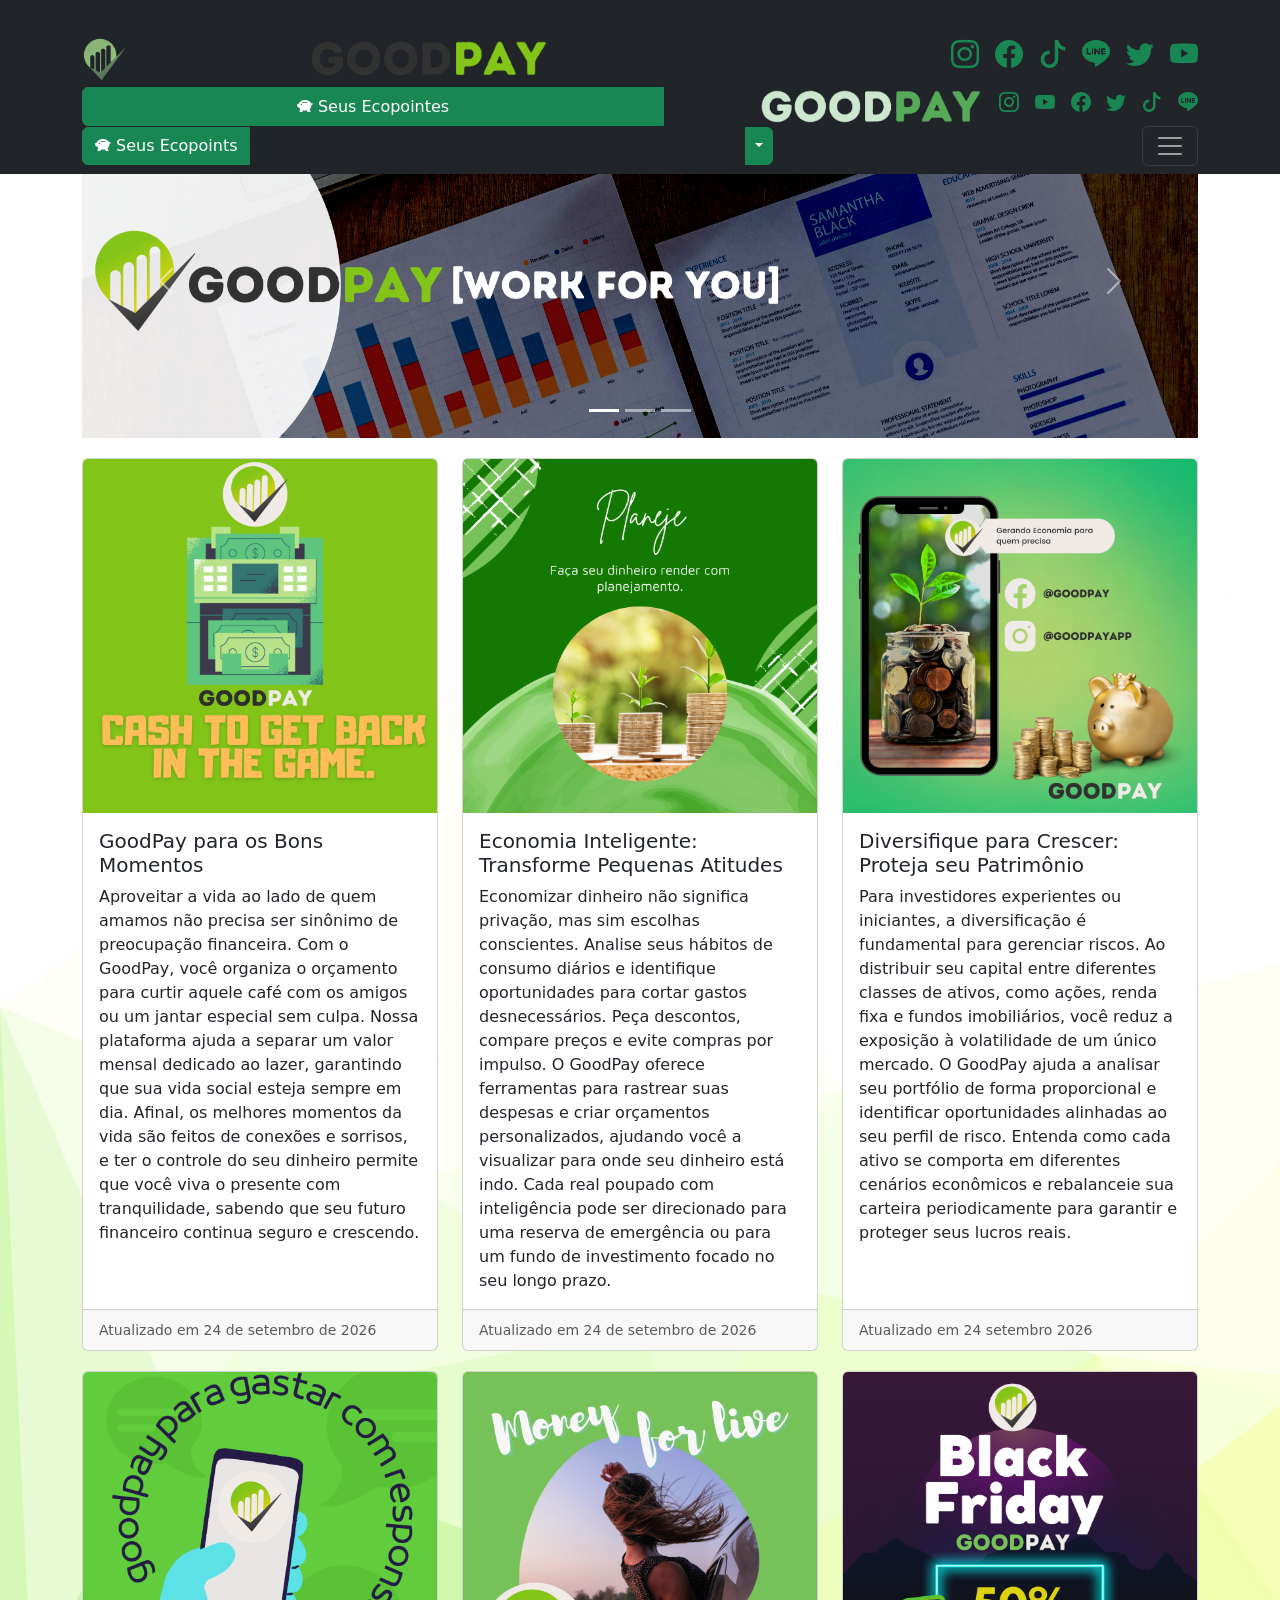
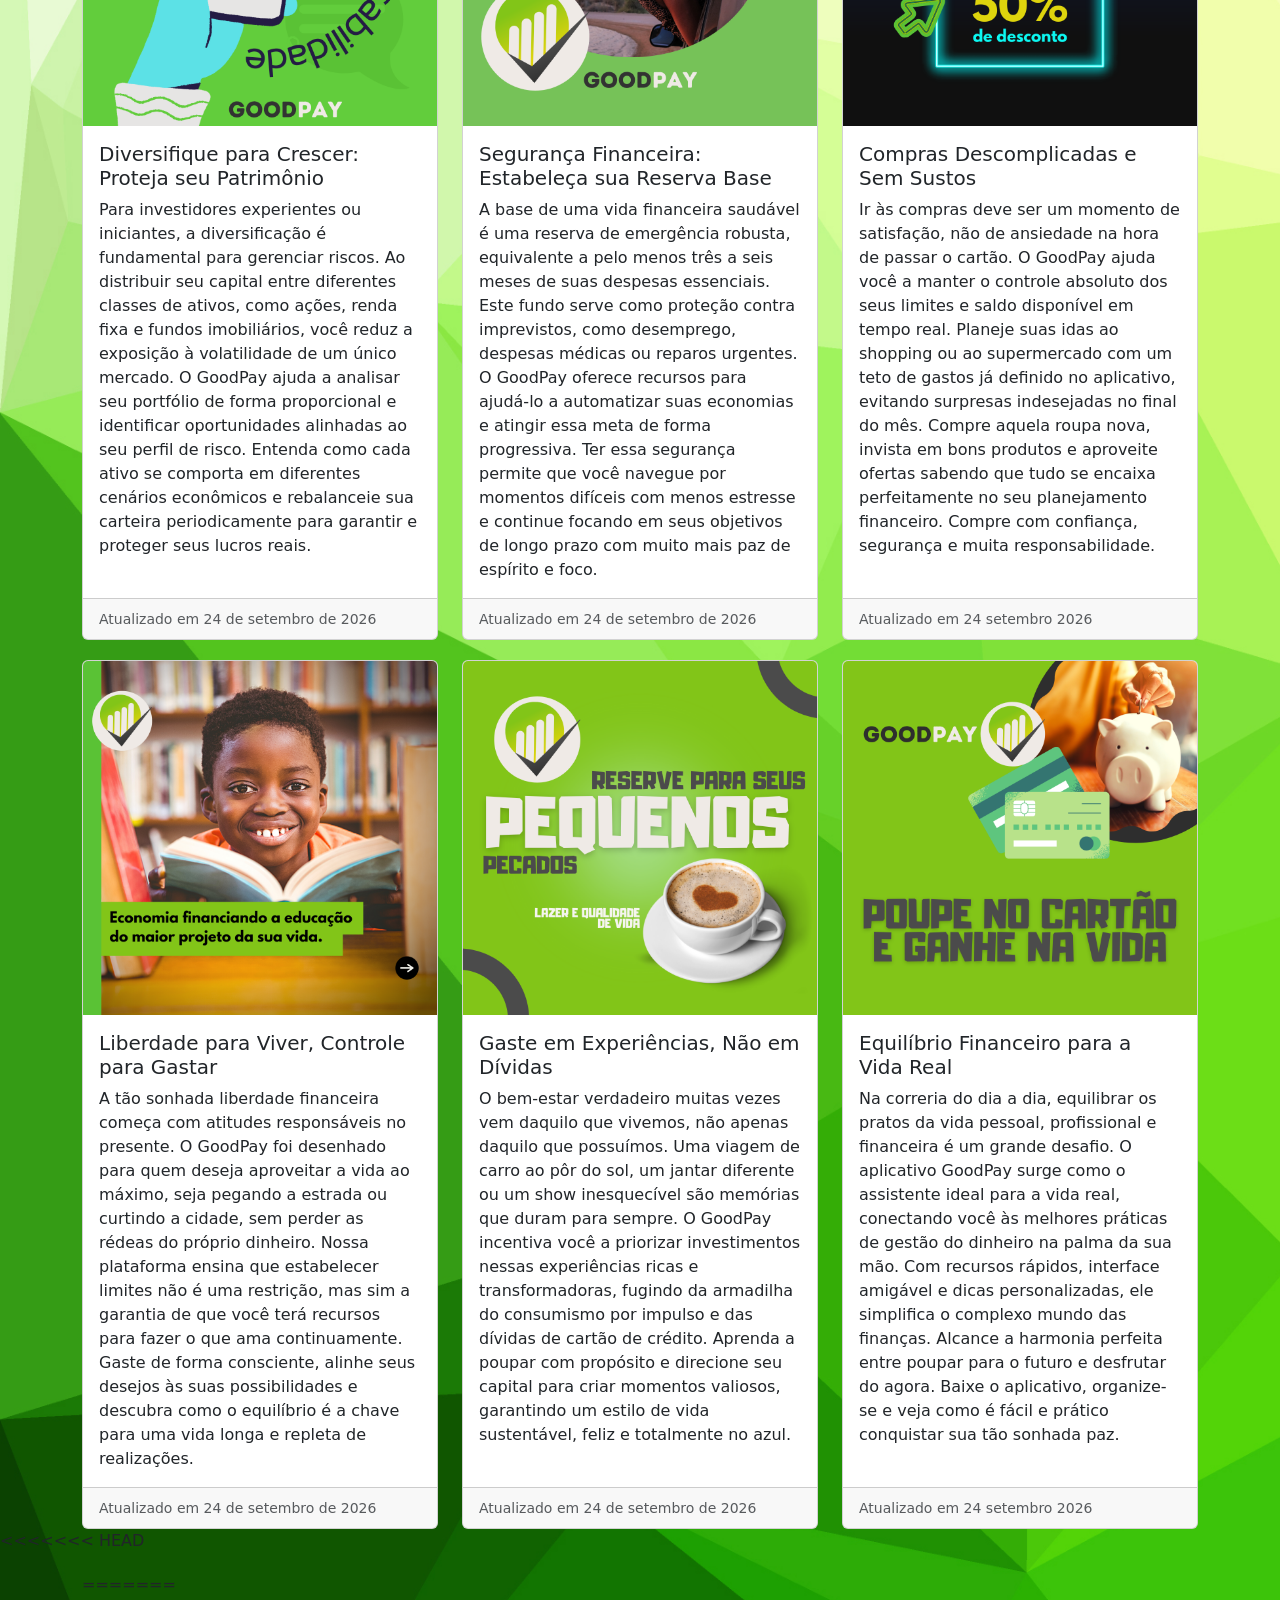
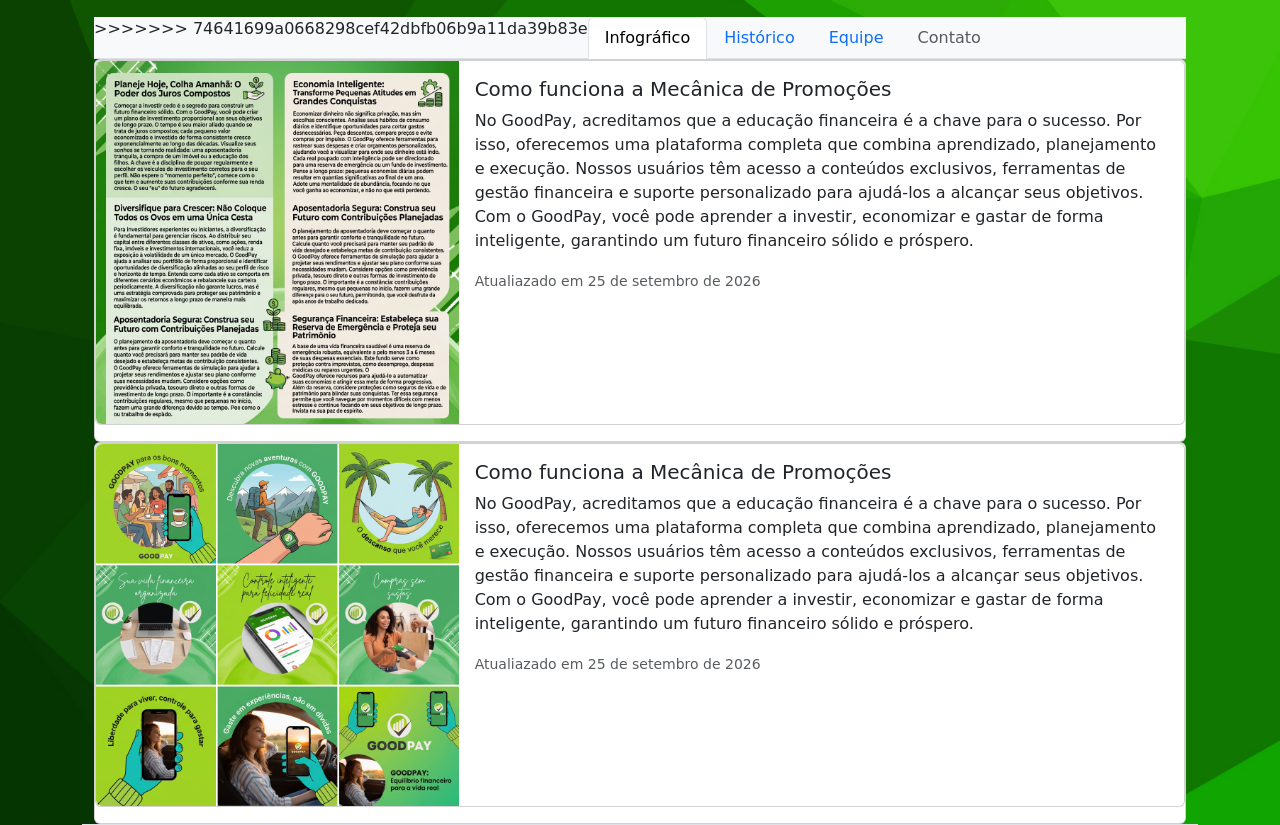
==== commit 10848630: "aula 01/10 - card" ====
--- a/public/index.html
+++ b/public/index.html
@@ -391,38 +391,73 @@
                 </div>
             </div>
         </section>
+<<<<<<< HEAD
         <section name="info-graficos">
             <div class="container " style="margin-top: 20px;">
                 <ul class="nav nav-tabs">
+=======
+        <section name="card-sobrenos">
+            <div class="container bg-teal-100" style="margin-top:20px;">
+                <ul class="nav nav-tabs bg-light">
+>>>>>>> 74641699a0668298cef42dbfb06b9a11da39b83e
                     <li class="nav-item">
-                        <a class="nav-link active" aria-current="page" href="#campanhas">Campanhas</a>
+                        <a class="nav-link active" aria-current="page" href="#infografico">Infográfico</a>
                     </li>
                     <li class="nav-item">
-                        <a class="nav-link" href="#">Infográfico</a>
+                        <a class="nav-link" href="#historico">Histórico</a>
                     </li>
                     <li class="nav-item">
-                        <a class="nav-link" href="#">Programas Sociais</a>
+                        <a class="nav-link" href="#">Equipe</a>
                     </li>
                     <li class="nav-item">
-                        <a class="nav-link disabled" aria-disabled="true">Parceiros</a>
+                        <a class="nav-link disabled" aria-disabled="true">Contato</a>
                     </li>
                 </ul>
-                <div class="card" id="campanhas">
-                    <div class="card-body">
-                        <div class="card mb-3" style="max-width: 540px;">
-                            <div class="row g-0">
-                                <div class="col-md-4">
-                                    <img src="./assets/logo.png" class="img-fluid rounded-start" alt="...">
+                <div class="card" style="width: 100%;" id="infografico">
+                    <div class="card mb-3" style="max-width: 100%;">
+                        <div class="row g-0">
+                            <div class="col-md-4">
+                                <img src="./assets/infografico.png" class="img-fluid rounded-start"
+                                    alt="Mecanica de Promoções" width="100%">
+                            </div>
+                            <div class="col-md-8">
+                                <div class="card-body">
+                                    <h5 class="card-title">Como funciona a Mecânica de Promoções</h5>
+                                    <p class="card-text">
+                                        No GoodPay, acreditamos que a educação financeira é a chave para o sucesso. Por
+                                        isso, oferecemos uma plataforma completa que combina aprendizado, planejamento e
+                                        execução. Nossos usuários têm acesso a conteúdos exclusivos, ferramentas de
+                                        gestão financeira e suporte personalizado para ajudá-los a alcançar seus
+                                        objetivos. Com o GoodPay, você pode aprender a investir, economizar e gastar de
+                                        forma inteligente, garantindo um futuro financeiro sólido e próspero.
+                                    </p>
+                                    <p class="card-text"><small class="text-body-secondary">Atualiazado em 25 de
+                                            setembro de 2026</small></p>
                                 </div>
-                                <div class="col-md-8">
-                                    <div class="card-body">
-                                        <h5 class="card-title">Card title</h5>
-                                        <p class="card-text">This is a wider card with supporting text below as a
-                                            natural lead-in to additional content. This content is a little bit longer.
-                                        </p>
-                                        <p class="card-text"><small class="text-body-secondary">Last updated 3 mins
-                                                ago</small></p>
-                                    </div>
+                            </div>
+                        </div>
+                    </div>
+                </div>
+                <div class="card" style="width: 100%;" id="historico">
+                    <div class="card mb-3" style="max-width: 100%;">
+                        <div class="row g-0">
+                            <div class="col-md-4">
+                                <img src="./assets/campanhas.jpeg" class="img-fluid rounded-start"
+                                    alt="Mecanica de Promoções" width="100%">
+                            </div>
+                            <div class="col-md-8">
+                                <div class="card-body">
+                                    <h5 class="card-title">Como funciona a Mecânica de Promoções</h5>
+                                    <p class="card-text">
+                                        No GoodPay, acreditamos que a educação financeira é a chave para o sucesso. Por
+                                        isso, oferecemos uma plataforma completa que combina aprendizado, planejamento e
+                                        execução. Nossos usuários têm acesso a conteúdos exclusivos, ferramentas de
+                                        gestão financeira e suporte personalizado para ajudá-los a alcançar seus
+                                        objetivos. Com o GoodPay, você pode aprender a investir, economizar e gastar de
+                                        forma inteligente, garantindo um futuro financeiro sólido e próspero.
+                                    </p>
+                                    <p class="card-text"><small class="text-body-secondary">Atualiazado em 25 de
+                                            setembro de 2026</small></p>
                                 </div>
                             </div>
                         </div>
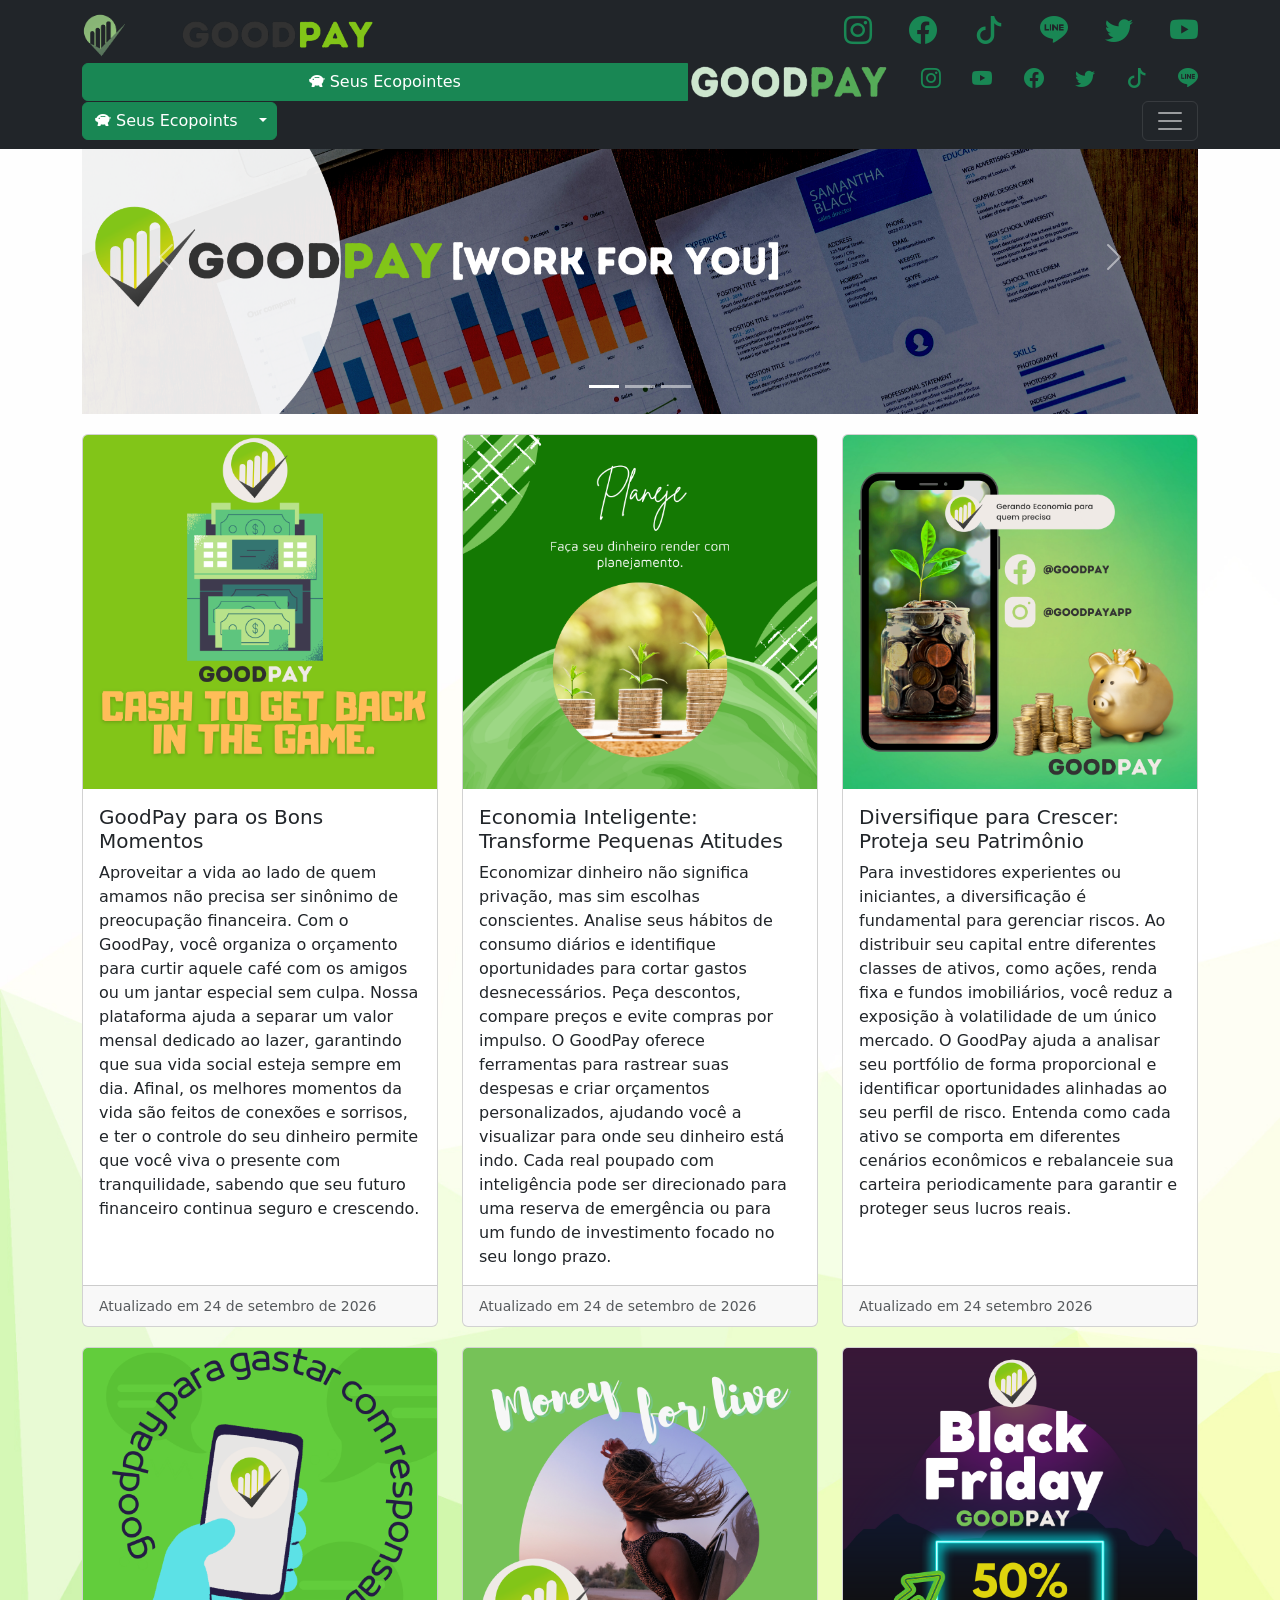
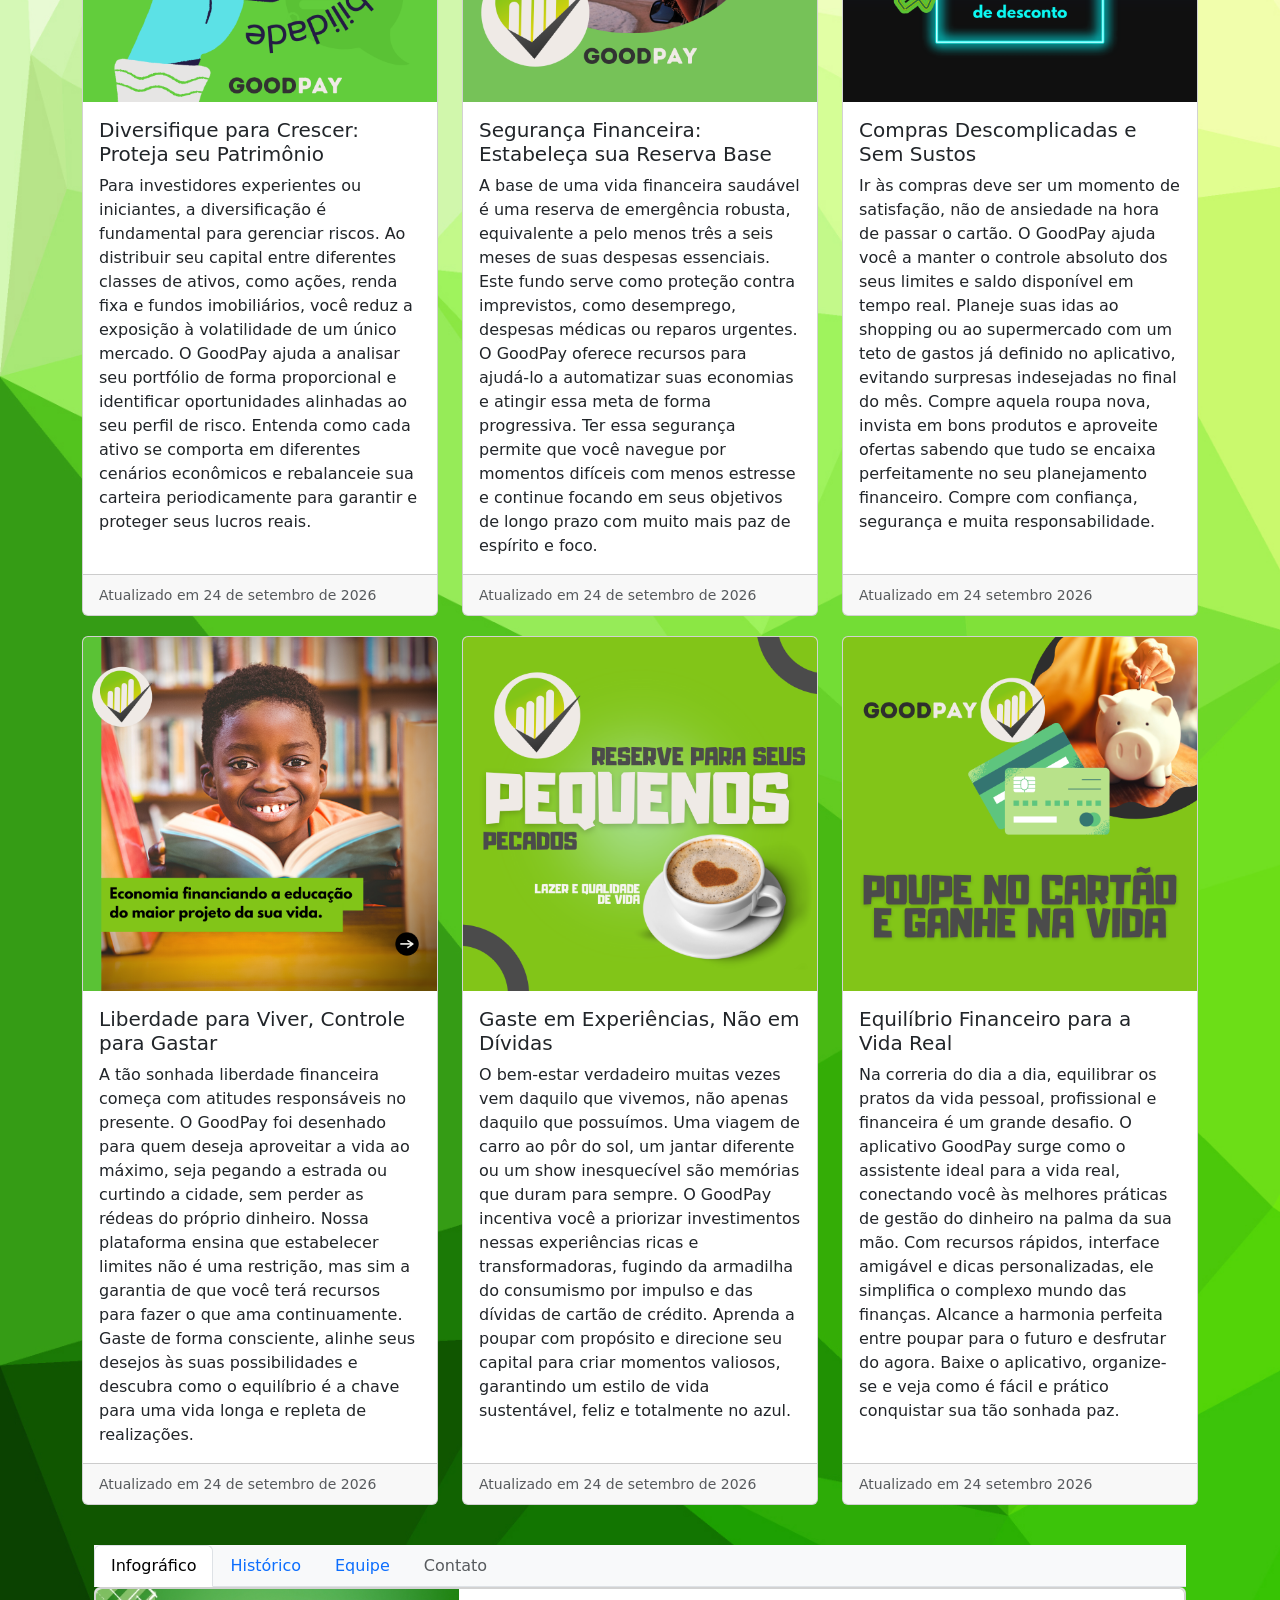
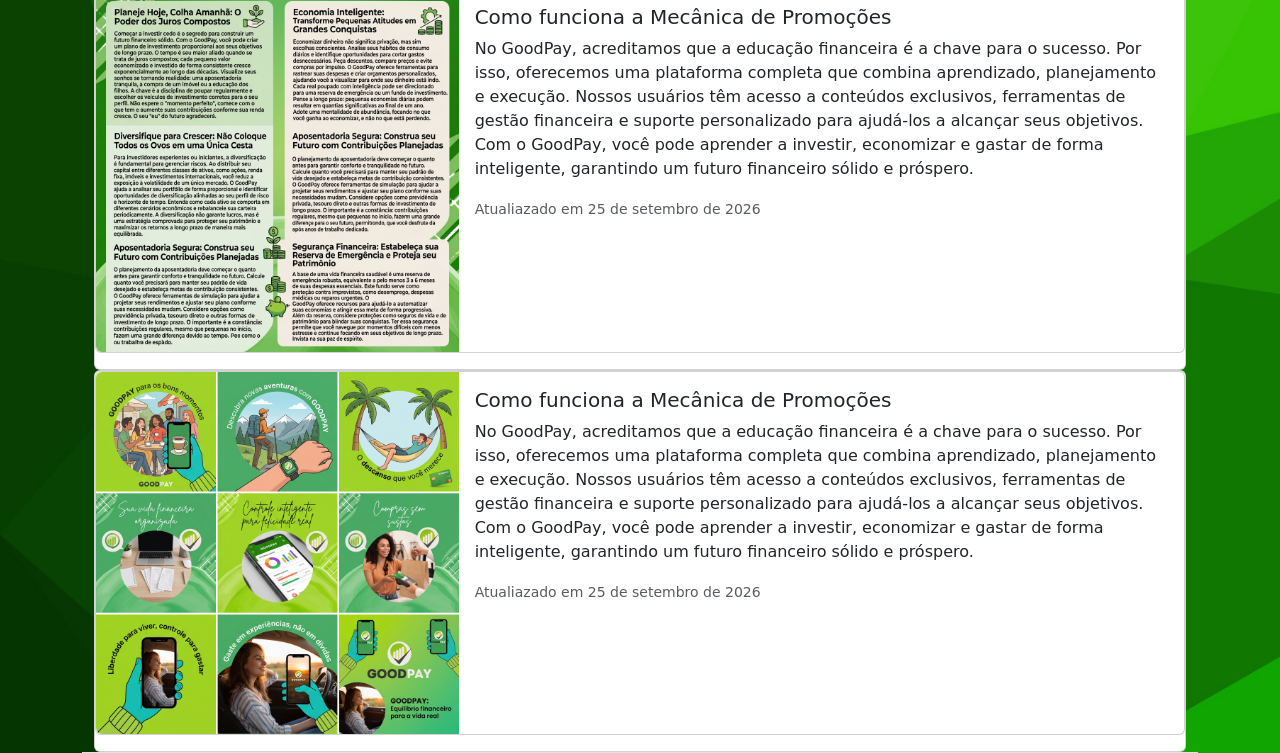
==== commit 1adddc48: "aula 01/10" ====
--- a/public/index.html
+++ b/public/index.html
@@ -15,17 +15,16 @@
 <body>
     <header>
         <section name="navbar-site">
-<<<<<<< HEAD
             <nav class="navbar navbar-dark bg-danger fixed-top">
-=======
+
             <nav class="navbar navbar-dark bg-dark fixed-top">
->>>>>>> d1983632e3f3e5e02b40b9612280e88697e5163f
+
                 <div class="container">
                     <a class="navbar-brand" href="#">
                         <img src="./assets/logo_claro.png" alt="Logo Marca" width="45px" height="45px">
                     </a>
                     <div class="img-fluid">
-<<<<<<< HEAD
+
 
                         <img src="./assets/letreiro_escuro.png" alt="Letreiro" width="31%">
                     </div>
@@ -60,11 +59,10 @@
                         </h3>
                     </div>
 
-                    <!-- Example split danger button -->
+
                     <div class="btn-group">
                         <button type="button" class="btn btn-success"><i class="bi bi-piggy-bank-fill text-white"></i>
                              Seus Ecopointes</button>
-=======
                         <img src="../public/assets/letreiro_claro.png" alt="Letreiro" width="25%">
                     </div>
                     <div class="icon">
@@ -89,27 +87,23 @@
                         <button type="button" class="btn btn-success">
                             <i class="bi bi-piggy-bank-fill text-white"></i> Seus Ecopoints
                         </button>
->>>>>>> d1983632e3f3e5e02b40b9612280e88697e5163f
                         <button type="button" class="btn btn-success dropdown-toggle dropdown-toggle-split"
                             data-bs-toggle="dropdown" aria-expanded="false">
                             <span class="visually-hidden">Ecopoints</span>
                         </button>
                         <ul class="dropdown-menu">
                             <li><a class="dropdown-item" href="#">Conta</a></li>
-<<<<<<< HEAD
+
                             <li><a class="dropdown-item" href="#">Historia de Ecopoints</a></li>
-=======
-                            <li><a class="dropdown-item" href="#">Histórico de Ecopoints</a></li>
->>>>>>> d1983632e3f3e5e02b40b9612280e88697e5163f
+
+
                             <li><a class="dropdown-item" href="#">Saldo e Extratos</a></li>
                             <li>
                                 <hr class="dropdown-divider">
                             </li>
-<<<<<<< HEAD
+
                             <li><a class="dropdown-item" href="#">Sair da Conta</a></li>
-=======
-                            <li><a class="dropdown-item" href="#">Sair da conta</a></li>
->>>>>>> d1983632e3f3e5e02b40b9612280e88697e5163f
+
                         </ul>
                     </div>
                     <button class="navbar-toggler" type="button" data-bs-toggle="offcanvas"
@@ -391,15 +385,15 @@
                 </div>
             </div>
         </section>
-<<<<<<< HEAD
+
         <section name="info-graficos">
             <div class="container " style="margin-top: 20px;">
                 <ul class="nav nav-tabs">
-=======
+
         <section name="card-sobrenos">
             <div class="container bg-teal-100" style="margin-top:20px;">
                 <ul class="nav nav-tabs bg-light">
->>>>>>> 74641699a0668298cef42dbfb06b9a11da39b83e
+
                     <li class="nav-item">
                         <a class="nav-link active" aria-current="page" href="#infografico">Infográfico</a>
                     </li>
